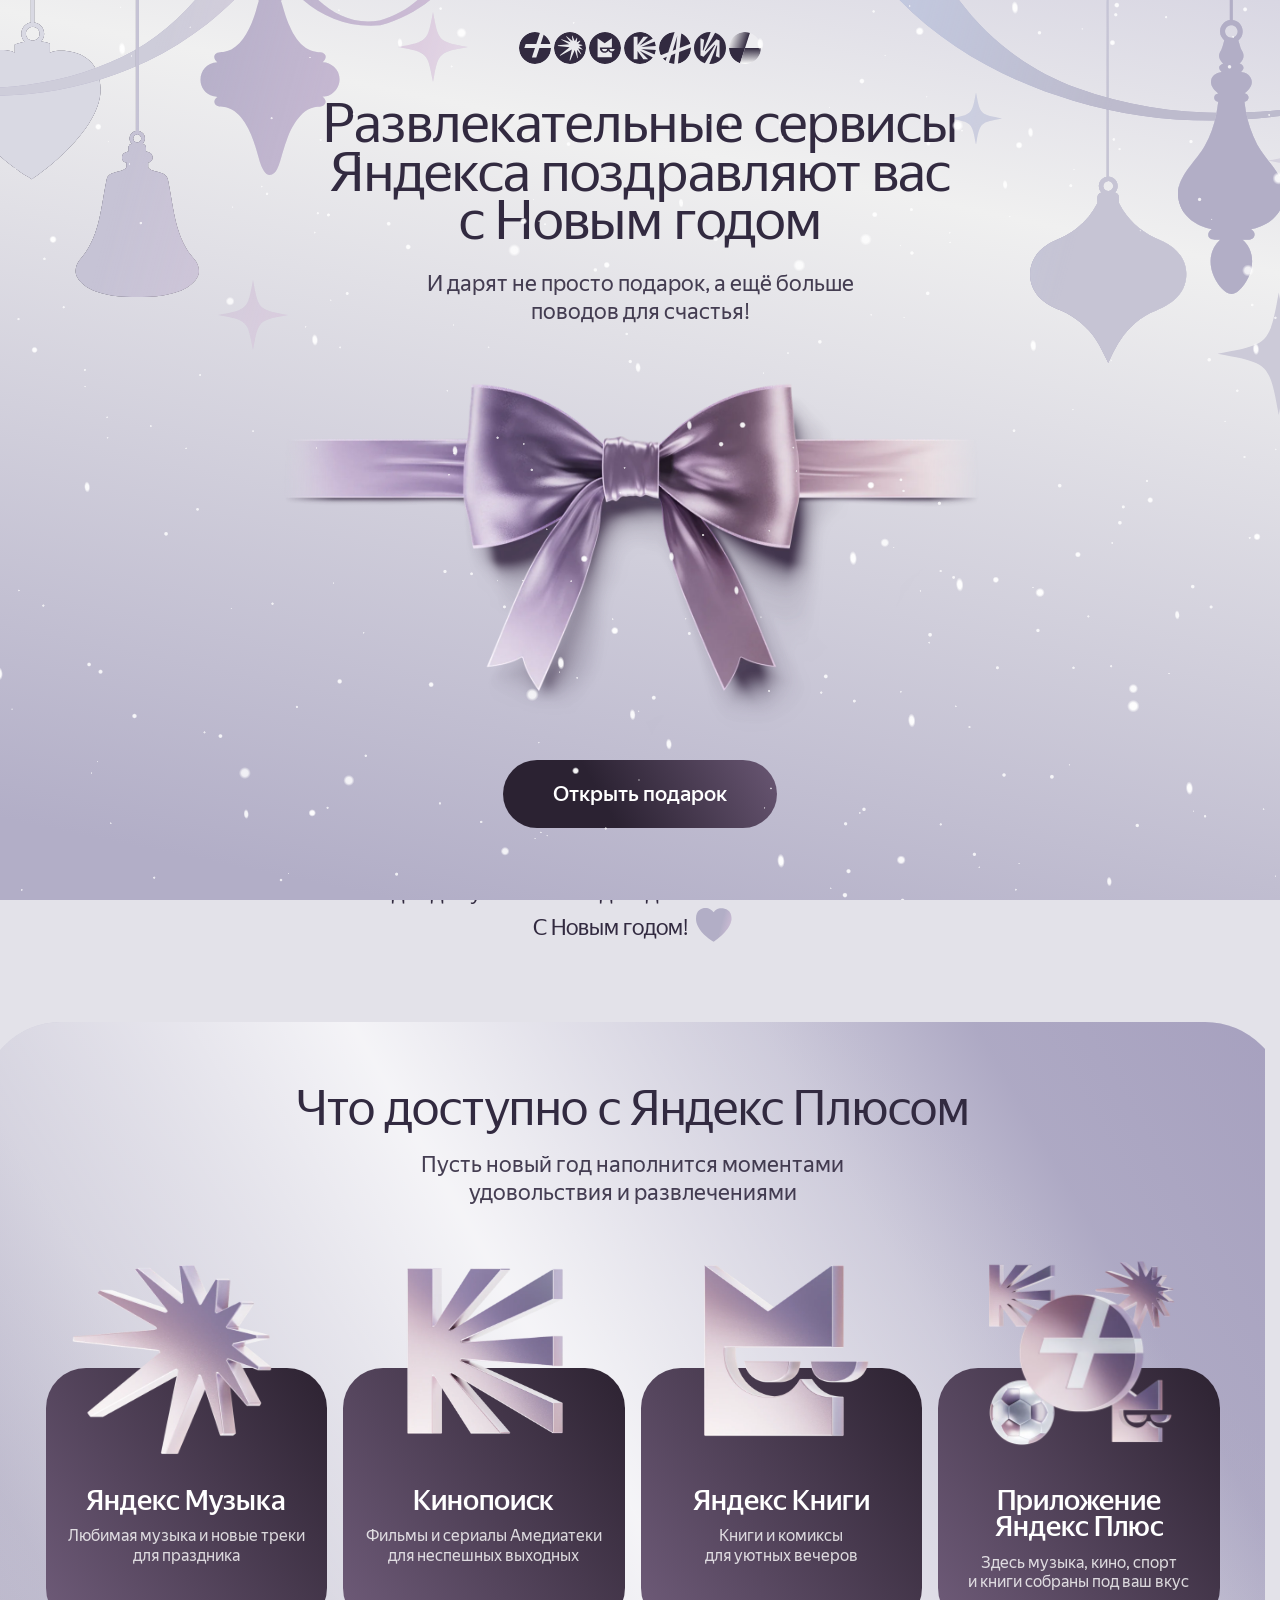
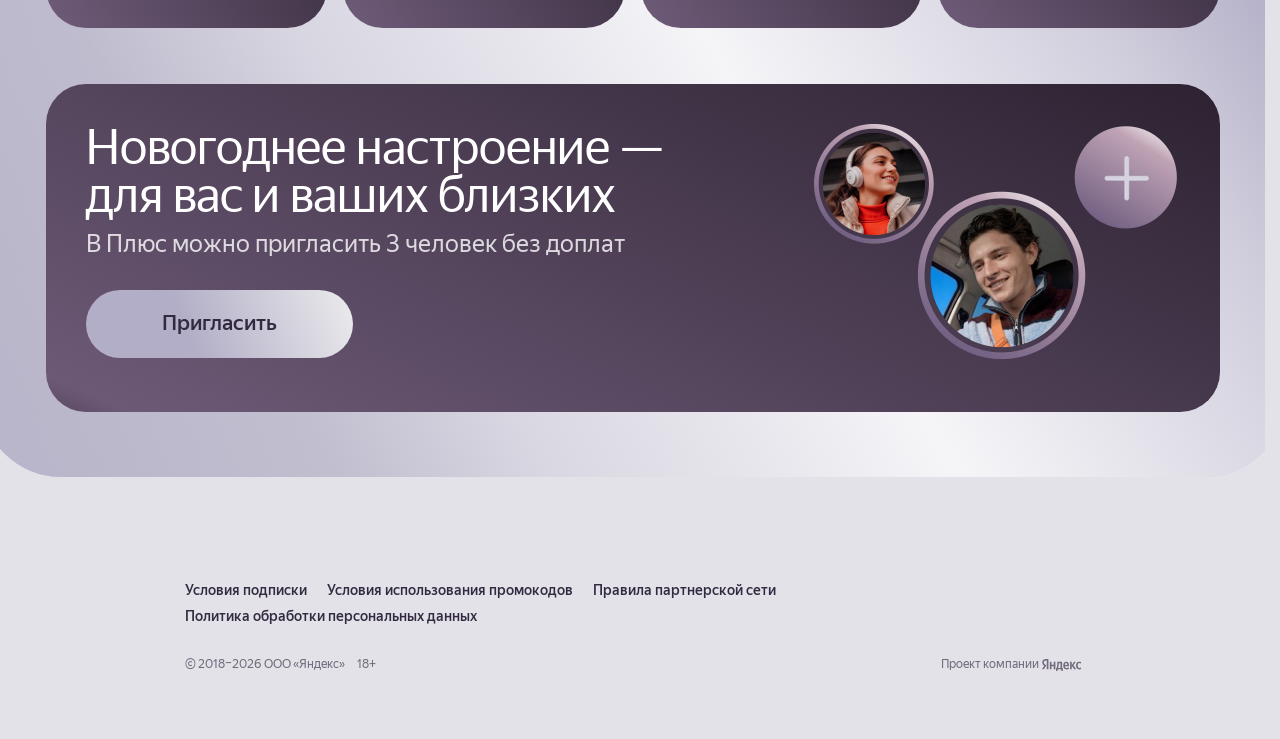
==== index.html @ 2d385610 "Card v2: bottom service logos engraved dark like the text, shimmer on tilt Co-Authored-By: Claude Op" ====
<!doctype html>
<html lang="ru">
<head>
  <meta charset="utf-8">

  <meta name="viewport" content="width=device-width, initial-scale=1, viewport-fit=cover">
  <meta name="theme-color" content="#edecf2">
  <title>Будьте в Плюсе! — Яндекс Плюс</title>
  <!-- Шрифты первого экрана — заранее, чтобы текст не перерисовывался -->
  <link rel="preload" href="fonts/YS%20Display-Regular.woff2" as="font" type="font/woff2" crossorigin>
  <link rel="preload" href="fonts/YS%20Text-Regular.woff2" as="font" type="font/woff2" crossorigin>
  <link rel="preload" href="fonts/YS%20Text-Medium.woff2" as="font" type="font/woff2" crossorigin>
  <link rel="stylesheet" href="styles.css?v=240">
</head>
<body class="is-locked">

  <!-- ===== Прелоудер: ждём картинку банта и шрифты ===== -->
  <div class="preloader" id="preloader" role="progressbar" aria-label="Загрузка" aria-valuemin="0" aria-valuemax="100" aria-valuenow="0">
    <div class="preloader__bar"><div class="preloader__fill" id="preloader-fill"></div></div>
  </div>

  <!-- ===== Стартовый экран с бантом ===== -->
  <section class="intro" id="intro" aria-label="Подарок">
    <!-- Гирлянды с игрушками и звёздочки сверху (макет 993-16831, на телефоне — 993-20188) — та же картинка и высота, что на экране с карточкой -->
    <picture class="bells-pic"><source media="(max-width: 600px)" srcset="assets/bells/garland-mobile.svg?v=1"><img class="bells bells--intro" src="assets/bells/garland.svg?v=2" alt="" aria-hidden="true"></picture>
    <span class="bells bells--intro bells-shine" aria-hidden="true"></span>
    <div class="intro__stage">
      <img class="intro__logo" src="assets/light/services-icons.svg?v=1" alt="Сервисы Яндекса">
      <h1 class="intro__title">Развлекательные сервисы Яндекса поздравляют вас с&nbsp;Новым годом</h1>
      <p class="intro__text">И дарят не просто подарок, а&nbsp;ещё больше поводов для счастья!</p>

      <!-- Атласный бант (макет 956-3935, картинка 1564×884 с прозрачностью); по клику растворяется с лёгким увеличением -->
      <div class="intro__bow" aria-hidden="true">
        <img class="bow" src="assets/bells/bow-2.webp" alt="" fetchpriority="high">
      </div>

      <button class="btn btn--dark intro__btn" id="open-gift" type="button">Открыть подарок</button>
    </div>
  </section>

  <!-- Прелоудер прячем, как только готовы бант и шрифты, не дожидаясь скриптов -->
  <script>
    (function () {
      var done = false, img = document.querySelector('.intro .bow');
      var hide = function () {
        if (done) return;
        done = true;
        document.getElementById('preloader-fill').style.transform = 'scaleX(1)';
        setTimeout(function () { document.getElementById('preloader').classList.add('is-done'); }, 120);
      };
      Promise.all([img.decode().catch(function () {}), document.fonts ? document.fonts.ready : 0]).then(hide);
      setTimeout(hide, 6000); // на очень медленной сети не держим пользователя дольше
    })();
  </script>

  <!-- ===== Основная страница ===== -->
  <main class="page" id="page">
    <!-- Гирлянды с игрушками над первым экраном страницы (макет 993-16831) -->
    <picture class="bells-pic"><source media="(max-width: 600px)" srcset="assets/bells/garland-mobile.svg?v=1"><img class="bells bells--page" src="assets/bells/garland.svg?v=2" alt="" aria-hidden="true"></picture>
    <span class="bells bells--page bells-shine" aria-hidden="true"></span>
    <section class="hero gift">
      <header class="logo"><img src="assets/light/services-icons.svg?v=1" alt="Сервисы Яндекса" width="242" height="32"></header>

      <div class="gift__head">
        <h1 class="h-display gift__title">Рады быть <br>с&nbsp;вами в&nbsp;новом году!</h1>
      </div>

      <div class="card-scene" id="card-scene">
        <div class="card3d" id="card3d" aria-label="Подарочная карта Яндекс Плюс на 12 месяцев" role="img"></div>
        <div class="gift-card" id="gift-card">
          <div class="gift-card__pattern"></div>
          <img class="gift-card__art" src="assets/card3d/card.svg?v=17" alt="">
          <div class="gift-card__glare"></div>
        </div>
      </div>

      <div class="promo">
        <div class="promo__info">
          <p class="promo__label">Промокод</p>
          <button class="promo__code" id="promo-code" type="button" title="Скопировать">
            <span>A1B2C3D4E5F6</span><img src="assets/light/copy.svg?v=2" alt="" width="24" height="24">
          </button>
        </div>
        <a class="btn btn--dark" href="https://plus.yandex.ru/" target="_blank" rel="noopener">Забрать подарок</a>
      </div>
    </section>

    <!-- Поздравление (макет 1065-34153) -->
    <section class="wishes">
      <p class="wishes__text">Желаем, чтобы все ваши мечты начали сбываться! <br class="wishes__br">Пусть рядом будут любимые люди, впереди ждут счастливые события, <br class="wishes__br">а&nbsp;поводов для улыбки с&nbsp;каждым днём становится всё больше. <br>С&nbsp;Новым годом!<span class="wishes__heart"><img src="assets/cards/heart.svg" alt="" width="34" height="32"><span class="heart-shine" aria-hidden="true"></span></span></p>
    </section>

    <section class="block">
      <div class="block__head">
        <h2 class="h-display block__title">Что доступно с&nbsp;Яндекс&nbsp;Плюсом</h2>
        <p class="lead">Пусть новый год наполнится моментами удовольствия и&nbsp;развлечениями</p>
      </div>

      <div class="services">
        <article class="service service--music">
          <div class="service__art"><img src="assets/v4/music.webp" alt="" loading="lazy" decoding="async"></div>
          <div class="service__text">
            <h3>Яндекс Музыка</h3>
            <p>Любимая музыка и&nbsp;новые треки для&nbsp;праздника</p>
          </div>
        </article>
        <article class="service service--kp">
          <div class="service__art"><img src="assets/v4/kp.webp" alt="" loading="lazy" decoding="async"></div>
          <div class="service__text">
            <h3>Кинопоиск</h3>
            <p>Фильмы и сериалы Амедиатеки для неспешных выходных</p>
          </div>
        </article>
        <article class="service service--books">
          <div class="service__art"><img src="assets/v4/books.webp" alt="" loading="lazy" decoding="async"></div>
          <div class="service__text">
            <h3>Яндекс Книги</h3>
            <p>Книги и&nbsp;комиксы <br>для уютных вечеров</p>
          </div>
        </article>
        <article class="service service--app">
          <div class="service__art"><img src="assets/cards/app-2.webp" alt="" loading="lazy" decoding="async"></div>
          <div class="service__text">
            <h3>Приложение Яндекс Плюс</h3>
            <p>Здесь музыка, кино, спорт и&nbsp;книги собраны под ваш вкус</p>
          </div>
        </article>
      </div>

      <!-- Приглашение (макет 1065-34155): тёмная карточка во всю ширину, справа аватары и плюс -->
      <div class="invite">
        <div class="invite__text">
          <h3>Новогоднее настроение — <br>для вас и&nbsp;ваших близких</h3>
          <p>В&nbsp;Плюс можно пригласить 3&nbsp;человек без доплат</p>
          <a class="btn btn--light" href="https://plus.yandex.ru/" target="_blank" rel="noopener">Пригласить</a>
        </div>
        <img class="invite__art" src="assets/cards/invite-2.webp" alt="" width="379" height="248" loading="lazy" decoding="async">
      </div>
    </section>

    <footer class="footer">
      <nav class="footer__links">
        <a href="#">Условия подписки</a>
        <a href="#">Условия использования промокодов</a>
        <a href="#">Правила партнерской сети</a>
        <a href="#">Политика обработки персональных данных</a>
      </nav>
      <div class="footer__bottom">
        <p class="footer__copy"><span>© 2018–2026 ООО «Яндекс»</span><span>18+</span></p>
        <p class="footer__mark">Проект компании <img src="assets/light/yandex.svg?v=2" alt="Яндекс" width="39" height="11" loading="lazy" decoding="async"></p>
      </div>
    </footer>
  </main>

  <!-- Падающий снег поверх всего (рисуется в canvas, src/snow.js) -->
  <canvas class="snow" id="snow" aria-hidden="true"></canvas>

  <div class="toast" id="toast" role="status">Промокод скопирован</div>

  <script src="script.js?v=213"></script>
  <script src="src/snow.js?v=6" defer></script>
  <script type="module" src="src/card3d.min.js?v=32" fetchpriority="low"></script>
</body>
</html>
---- styles.css ----
/* ---------- Шрифты ---------- */
@font-face { font-family: "YS Text"; src: local("YS Text Regular"), url("fonts/YS Text-Regular.woff2") format("woff2"); font-weight: 400; font-display: swap; }
@font-face { font-family: "YS Text"; src: local("YS Text Medium"), url("fonts/YS Text-Medium.woff2") format("woff2"); font-weight: 500; font-display: swap; }
@font-face { font-family: "YS Display"; src: local("YS Display Regular"), url("fonts/YS Display-Regular.woff2") format("woff2"); font-weight: 400; font-display: swap; }
@font-face { font-family: "YS Display"; src: local("YS Display Medium"), url("fonts/YS Display-Medium.woff2") format("woff2"); font-weight: 500; font-display: swap; }

/* ---------- Токены ---------- */
:root {
  --ink: #322a40;                      /* основной текст */
  --ink-soft: rgba(50, 42, 64, .9);    /* подзаголовки */
  --ink-card: #322a40;                 /* текст в карточках сервисов — как основной */
  /* Фон растянут на экран и прилеплен к нему (как в макете первого экрана) */
  /* Фон из макета 980-9046: лавандовый правый верх, светлая полоса, лавандовый низ. Градиент в координатах макета 1440×902,
     растянутых на экран (SVG с preserveAspectRatio=none), — совпадает с макетом на любых пропорциях */
  --backdrop-gradient: url("data:image/svg+xml,%3Csvg xmlns='http://www.w3.org/2000/svg' viewBox='0 0 1440 902' preserveAspectRatio='none'%3E%3ClinearGradient id='g' gradientUnits='userSpaceOnUse' x1='1440' y1='-19' x2='1243.65' y2='1048.92'%3E%3Cstop offset='0' stop-color='%23d7d5e2'/%3E%3Cstop offset='.265' stop-color='%23f0f0f0'/%3E%3Cstop offset='1' stop-color='%23b2aec7'/%3E%3C/linearGradient%3E%3Crect width='1440' height='902' fill='url(%23g)'/%3E%3C/svg%3E") 0 0 / 100% 100% no-repeat;
  --backdrop: var(--backdrop-gradient), #e6e5ec;
  --btn-dark: linear-gradient(240.7deg, #2b2232 2.5%, #6c5976 43.4%, #2b2232 110.9%);
  --btn-light: linear-gradient(249.2deg, #b2aec7 .6%, #f0f0f0 45.5%, #b2aec7 113.2%);
  --text: "YS Text", "Helvetica Neue", Arial, sans-serif;
  --display: "YS Display", "YS Text", "Helvetica Neue", Arial, sans-serif;
}

*, *::before, *::after { box-sizing: border-box; }
html { -webkit-text-size-adjust: 100%; background: #e3e2e9; scrollbar-gutter: stable; }
body {
  margin: 0;
  color: var(--ink);
  font-family: var(--text);
  font-feature-settings: "lnum" 1, "pnum" 1;
  -webkit-font-smoothing: antialiased;
  overflow-x: hidden;
}
body.is-locked { overflow: hidden; height: 100vh; height: 100dvh; }
body::before {
  content: "";
  position: fixed;
  inset: 0;
  z-index: -1;
  background: var(--backdrop);
  pointer-events: none;
}
h1, h2, h3, p { margin: 0; font-weight: inherit; }
img { display: block; max-width: none; }
a { color: inherit; text-decoration: none; }
button { font: inherit; color: inherit; background: none; border: 0; padding: 0; cursor: pointer; }
/* Курсор-пальчик на всём, что реагирует на наведение */
a, button, .btn, .promo__code, .service, .card-scene, .footer__links a { cursor: pointer; }

/* ---------- Типографика ---------- */
.h-display { font-family: var(--display); font-weight: 400; font-size: 84px; line-height: .9; color: var(--ink); }
.lead { font-size: 24px; line-height: 28px; color: var(--ink-soft); }

/* ---------- Кнопки ---------- */
.btn {
  display: inline-flex;
  align-items: center;
  justify-content: center;
  width: 274px;
  height: 68px;
  padding: 8px;
  border-radius: 40px;
  font-family: var(--text);
  font-weight: 500;
  font-size: 21px;
  line-height: 1;
  white-space: nowrap;
  transition: transform .2s ease, box-shadow .2s ease, filter .2s ease;
}
/* Цвет блика рефлекса — плавно ярче при наведении */
@property --hl { syntax: "<color>"; inherits: false; initial-value: #6c5976; }
.btn--dark {
  /* Рефлекс: светлая полоса из макета плавно ходит вдоль кнопки туда и обратно */
  --hl: #6c5976;
  background: linear-gradient(240.7deg, #2b2232 18%, var(--hl) 50%, #2b2232 82%) 0 0 / 220% 100%;
  color: #fff;
  transition: transform .2s ease, box-shadow .2s ease, filter .2s ease, --hl .35s ease;
  animation: btn-reflex 4.5s ease-in-out infinite alternate;
}
@keyframes btn-reflex {
  from { background-position: 100% 0; }
  to   { background-position: 0% 0; }
}
.btn--light {
  /* Тот же рефлекс, что у тёмных кнопок: светлая полоса из макета ходит вдоль кнопки */
  --hl: #f0f0f0;
  background: linear-gradient(249.2deg, #b2aec7 18%, var(--hl) 50%, #b2aec7 82%) 0 0 / 220% 100%;
  color: var(--ink);
  transition: transform .2s ease, box-shadow .2s ease, filter .2s ease, --hl .35s ease;
  width: 267px;
  box-shadow: 0 24px 32px -30px rgba(131, 125, 157, 0); /* тень из макета — только при наведении */
  animation: btn-reflex 4.5s ease-in-out infinite alternate;
}
.btn:hover { transform: translateY(-1px); box-shadow: 0 12px 28px -12px rgba(27, 19, 30, .55); }
.btn--dark:hover { --hl: #a58fb6; }   /* блик ярче */
.btn--light:hover { --hl: #ffffff; }
/* Светлая кнопка: своя тень из макета (правило ниже общего, чтобы его перекрыть) */
.btn--light:hover { box-shadow: 0 24px 32px -30px rgba(131, 125, 157, .8); }
.btn:active { transform: translateY(0) scale(.98); }
.btn:focus-visible, .promo__code:focus-visible { outline: 3px solid #8341ef; outline-offset: 3px; }

/* =========================================================
   Стартовый экран (макет 1440×902)
   ========================================================= */
.intro {
  position: fixed;
  inset: 0;
  z-index: 10;
  overflow: hidden;
}
.intro::before {
  content: "";
  position: absolute;
  inset: 0;
  background: var(--backdrop);
  transition: opacity .5s ease;
}
.intro__stage {
  position: relative;
  display: flex;
  flex-direction: column;
  align-items: center;
  height: 100%;
  padding: 32px 0 max(72px, env(safe-area-inset-bottom));
  text-align: center;
}
.intro__logo { width: 242px; height: 32px; flex: none; } /* ряд иконок сервисов (макет «Финал») */
.intro__title { margin-top: 36px; width: 752px; font-family: var(--display); font-size: 54px; line-height: .9; color: var(--ink); } /* макет «Финал» 1170-10385, на 12 % крупнее */
.intro__text { margin-top: 24px; max-width: 508px; font-size: 22px; line-height: 1.3; color: var(--ink-soft); }
.intro__btn { flex: none; position: relative; z-index: 1; } /* поверх банта: увеличенная картинка банта (с прозрачными полями) заходит на кнопку */
/* Бант: место между текстом и кнопкой; масштаб --bs считает script.js (на низких и узких экранах меньше) */
.intro__bow { --bs: 1; position: relative; flex: 1 1 auto; width: 100%; min-height: 140px; }
.bow {
  position: absolute;
  left: 50%;
  top: 50%;
  width: 782px;
  height: 442px;
  max-width: none;
  /* видимая часть банта в картинке выше центра на 14 px и правее на 9.5 px — сдвигаем: зазоры сверху и снизу равны, петли по центру */
  translate: calc(-50% - 9.5px * var(--bs)) calc(-50% + 14px * var(--bs));
  scale: var(--bs);
  pointer-events: none; /* бант — картинка, клики проходят к кнопке */
  transition: opacity .6s ease, transform .7s cubic-bezier(.3, 0, .2, 1);
}
/* По клику бант растворяется с лёгким увеличением */
.is-opening .bow { opacity: 0; transform: scale(1.12); }

/* Силуэты гирлянды с колокольчиками (макет: 1440 × 275 сверху экрана). На широких экранах растягиваются по ширине,
   на узких — чуть уменьшены и по центру, чтобы колокольчики оставались видны */
.bells {
  position: absolute;
  top: 0;
  left: 50%;
  width: max(100%, 1440px);
  height: auto;
  max-width: none;
  translate: -50% 0;
  pointer-events: none;
}
.bells--intro { z-index: 0; transition: opacity .5s ease; }
.is-revealed .bells--intro { opacity: 0; } /* на странице те же колокольчики (.bells--page) — переход незаметен */
.intro__stage { z-index: 1; }
.page { position: relative; }
.bells--page { z-index: 0; }
.page > :not(.bells) { position: relative; z-index: 1; }
.bells-pic { display: contents; } /* <picture> только выбирает картинку: на телефоне — своя гирлянда (макет 993-20188) */
/* Перелив по гирляндам: поверх картинки тот же силуэт (маска), внутри по нему постоянно проходит мягкий
   светлый блик с лёгким перламутром — розоватый, белый, голубоватый. Двигается только transform блика */
.bells-shine {
  aspect-ratio: 1440 / 430;
  overflow: hidden;
  -webkit-mask: url("assets/bells/garland.svg?v=2") 0 0 / 100% 100% no-repeat;
  mask: url("assets/bells/garland.svg?v=2") 0 0 / 100% 100% no-repeat;
}
.bells-shine::before {
  content: "";
  position: absolute;
  top: 0;
  bottom: 0;
  left: 0;
  width: 300%;
  background: linear-gradient(105deg,
    rgba(255, 255, 255, 0) 38%,
    rgba(255, 214, 240, .35) 44%,
    rgba(255, 255, 255, .8) 48.5%,
    rgba(255, 255, 255, .85) 50%,
    rgba(205, 225, 255, .4) 54%,
    rgba(255, 255, 255, 0) 60%);
  animation: garland-shine 6s cubic-bezier(.45, .05, .55, .95) infinite;
  will-change: transform;
}
/* С мышью блик стоит под курсором (--sx — положение курсора по ширине гирлянды, 0…1, задаёт script.js) */
.shine-follow .bells-shine::before { animation: none; transform: translateX(calc((var(--sx, .5) - 1.5) * 33.333%)); }
/* Сердечко: полоса шире (25–75 % слоя = 1,5 ширины сердечка), поэтому пробег длиннее — в начале и в конце цикла
   блик целиком за краями сердечка, перезапуск незаметен */
@keyframes heart-shine {
  from { transform: translateX(-76%); }
  to   { transform: translateX(9%); }
}
@keyframes garland-shine {
  from { transform: translateX(-66.667%); }
  to   { transform: translateX(0); }
}


/* Прелоудер: фон страницы и тонкая полоса прогресса; исчезает, когда кадры загружены */
.preloader {
  position: fixed;
  inset: 0;
  z-index: 40;
  display: flex;
  align-items: center;
  justify-content: center;
  background: var(--backdrop);
  transition: opacity .5s ease, visibility .5s;
}
.preloader.is-done { opacity: 0; visibility: hidden; pointer-events: none; } /* не перехватывает клики, пока гаснет */
.preloader__bar { width: 160px; height: 3px; border-radius: 2px; background: color-mix(in srgb, var(--ink) 15%, transparent); overflow: hidden; }
.preloader__fill { width: 100%; height: 100%; border-radius: inherit; background: var(--ink); transform: scaleX(0); transform-origin: 0 50%; transition: transform .25s ease; }

.intro__logo, .intro__title, .intro__text, .intro__btn { transition: opacity .35s ease, transform .5s ease; }

/* Открытие: логотип остаётся, текст, кнопка и бант уходят (is-opening);
   затем первый экран скрывается и появляется страница с карточкой (is-revealed) */
.is-opening .intro { pointer-events: none; }
/* Текст первого экрана гаснет сразу по нажатию, вместе с бантом — к появлению страницы его уже нет
   (иначе в Safari, где анимации запаздывают, подзаголовок на миг ложился поверх карточки) */
.is-opening .intro__title,
.is-opening .intro__text { opacity: 0; transition-duration: .3s; }
.is-opening .intro__btn { opacity: 0; transform: translateY(16px) scale(.96); }
.is-revealed .intro::before { opacity: 0; }
/* Когда появляется страница, слой первого экрана скрываем целиком и сразу: под ним тот же фон и та же гирлянда,
   а второй ряд иконок (логотип интро) больше не накладывается на иконки страницы */
.is-revealed .intro { visibility: hidden; }

/* =========================================================
   Основная страница (макет 1440)
   ========================================================= */
.page {
  display: flex;
  flex-direction: column;
  align-items: center;
  min-height: 100vh;
  overflow-x: hidden;
  overflow-x: clip;
}
.hero { display: flex; flex-direction: column; align-items: center; text-align: center; }

/* ----- Первый экран ----- */
.gift { padding: 32px 0 64px; }
.logo img { width: 242px; height: 32px; }
.gift__head { display: flex; flex-direction: column; align-items: center; gap: 24px; width: 768px; margin-top: 36px; } /* макет 906-14716: заголовок 768 px, без подзаголовка */
.gift__title { font-size: 54px; } /* макет «Финал» 1170-10550 */

/* ----- 3D-карточка ----- */
.card-scene {
  --cw: 525px;
  position: relative;
  width: var(--cw);
  margin-top: 36px; /* макет 1065-34884: 36 px от заголовка */
  perspective: 1100px;
  touch-action: none;
  -webkit-user-select: none;
  user-select: none;
  -webkit-touch-callout: none;
}
.card3d {
  position: absolute;
  left: 50%;
  top: 50%;
  width: 140%;
  height: 160%;
  transform: translate(-50%, -50%);
  z-index: 2;
  pointer-events: none; /* касания ловит сама .card-scene размером с карточку */
}
.card3d canvas { display: block; width: 100%; height: 100%; }
.card-scene.has-3d .gift-card { visibility: hidden; animation: none; }
.card-scene.has-3d::after {
  content: "";
  position: absolute;
  left: 6%;
  right: 4%;
  bottom: -16%;
  height: 32%;
  border-radius: 50%;
  /* Мягкая тень: светлее и сильнее размыта */
  background: radial-gradient(closest-side, rgba(72, 61, 93, .2), rgba(72, 61, 93, 0));
  filter: blur(var(--sh-blur, 24px));
  opacity: var(--sh-o, 1);
  /* Положение, размер и плотность задаёт src/card3d.js по текущему повороту карточки */
  transform: translate(var(--sh-x, 0px), var(--sh-y, 0px)) rotate(var(--sh-r, 0deg)) scale(var(--sh-sx, 1), var(--sh-sy, 1));
  z-index: 0;
}

/* Запасная карточка без WebGL */
.gift-card {
  --rx: 0deg;
  --ry: 0deg;
  --gx: 50%;
  --gy: 30%;
  position: relative;
  width: var(--cw);
  aspect-ratio: 343 / 213;
  font-size: calc(var(--cw) / 540);
  border-radius: 37.77em;
  overflow: hidden;
  background: linear-gradient(135deg, #c9cbee 0%, #f6f2fa 35%, #efd6ea 65%, #c6c0dc 100%);
  box-shadow: 0 40em 80em -30em rgba(72, 61, 93, .5);
  transform: rotateX(var(--rx)) rotateY(var(--ry));
  transform-style: preserve-3d;
  transition: transform .5s cubic-bezier(.2, .8, .2, 1);
  will-change: transform;
}
.gift-card.is-tracking { transition: transform .08s linear; }
.gift-card__pattern { position: absolute; inset: 0; background: url("assets/card3d/pattern.svg?v=17") 0 0 / 100% 100% no-repeat; opacity: .35; }
/* Графика карточки («12 месяцев» и ряд сервисов) — тот же card.svg, что у 3D: белое красим в цвет надписей */
.gift-card__art { position: absolute; inset: 0; width: 100%; height: 100%; filter: brightness(0) invert(9%) sepia(20%) saturate(2000%) hue-rotate(240deg); mix-blend-mode: multiply; }
.gift-card__glare {
  position: absolute;
  inset: 0;
  background: radial-gradient(circle at var(--gx) var(--gy), rgba(255, 255, 255, .45), rgba(255, 255, 255, 0) 55%);
  mix-blend-mode: soft-light;
  opacity: 0;
  transition: opacity .4s ease;
  pointer-events: none;
}
.gift-card.is-tracking .gift-card__glare,
.gift-card.is-idle .gift-card__glare { opacity: 1; }
.gift-card.is-idle { animation: card-float 6s ease-in-out infinite; }
@keyframes card-float {
  0%, 100% { transform: rotateX(8deg) rotateY(-10deg) rotateZ(-3deg); }
  50%      { transform: rotateX(-4deg) rotateY(8deg) rotateZ(-1deg) translateY(-6px); }
}

/* Появление после развязывания банта */
.page .gift__head, .page .card-scene, .page .promo { opacity: 0; }
.is-revealed .page .gift__head { animation: fade-in .4s ease forwards; } /* та же длительность, что у растворения старого текста */
.is-revealed .page .card-scene { animation: card-in 1.1s cubic-bezier(.2, .9, .25, 1.05) forwards; } /* вместе с новым текстом */
.is-revealed .page .promo { animation: rise .8s cubic-bezier(.2, .8, .2, 1) .35s forwards; }
@keyframes fade-in { from { opacity: 0; } to { opacity: 1; } }
@keyframes rise { from { opacity: 0; transform: translateY(24px); } to { opacity: 1; transform: none; } }
@keyframes card-in {
  from { opacity: 0; transform: translateY(80px) scale(.6) rotateX(50deg) rotateZ(-12deg); }
  to   { opacity: 1; transform: none; }
}

/* ----- Промокод ----- */
.promo { display: flex; flex-direction: column; align-items: center; gap: 16px; width: 406px; margin-top: 36px; position: relative; z-index: 3; }
.promo__info { display: flex; flex-direction: column; align-items: center; gap: 8px; width: 100%; }
.promo__label { font-size: 21.3px; line-height: 24.84px; color: var(--ink-soft); }
.promo__code { display: inline-flex; align-items: center; gap: 8px; height: 30px; font-weight: 500; font-size: 24px; line-height: 1.25; letter-spacing: -.18px; color: var(--ink); border-radius: 8px; }
.promo__code img { width: 24px; height: 24px; transition: opacity .2s ease; }
.promo__code:hover img { opacity: .6; }

/* ----- Большой светлый блок: сервисы + две карточки с фото (макет 902-13280, 1304×1440) ----- */
.block {
  position: relative;
  width: 1304px;
  margin-top: 80px;
  padding: 65px 0;
  border-radius: 80px;
  overflow: hidden;
  /* Перелив по скроллу и курсору: градиент из макета сдвигается (--mx/--my), блики — в ::before; всё двигает script.js */
  --cx: .5;
  --cy: .5;
  --mx: .3;
  --my: .3;
  background: url("data:image/svg+xml,%3Csvg xmlns='http://www.w3.org/2000/svg' viewBox='0 0 1 1' preserveAspectRatio='none'%3E%3ClinearGradient id='g' x1='1.017' y1='-0.125' x2='-0.215' y2='0.838'%3E%3Cstop offset='0' stop-color='%23b2aec7'/%3E%3Cstop offset='0.36' stop-color='%23b2aec7'/%3E%3Cstop offset='1' stop-color='%23d9d8de'/%3E%3C/linearGradient%3E%3Crect width='1' height='1' fill='url(%23g)'/%3E%3C/svg%3E") calc(var(--mx) * 100%) calc(var(--my) * 100%) / 160% 160% no-repeat, #c4c1d3;
  text-align: center;
}
.block__head { display: flex; flex-direction: column; align-items: center; gap: 20px; }
.block__title { font-size: 48px; } /* макет «Финал»: заголовок в одну строку */
.block__head .lead { max-width: 548px; font-size: 22px; line-height: 1.3; }
/* Несколько диагональных бликов, едут справа налево по мере скролла; между ними лёгкая сиреневая тень —
   на светлом фоне иначе не видно. Слой шире блока, сдвиг --rx в пикселях задаёт script.js */
.block::before {
  content: "";
  position: absolute;
  top: 0;
  bottom: 0;
  /* слой с запасом по бокам: блики сдвигаются и от скролла (до 2400 px), и от курсора (±375 px).
     Запас и в процентах, и в пикселях: на узком блоке (телефон) одних процентов мало — край слоя заезжал в кадр */
  left: min(-200%, -1600px);
  width: max(600%, calc(100% + 5200px));
  /* Широкие яркие блики (светлая часть ~900 px) с сиреневой тенью между ними; период 1600 px */
  background: repeating-linear-gradient(240deg,
    rgba(140, 130, 172, .3) 0, rgba(140, 130, 172, .12) 260px,
    rgba(255, 255, 255, .35) 450px,
    rgba(255, 255, 255, .85) 800px,
    rgba(255, 255, 255, .35) 1150px,
    rgba(140, 130, 172, .12) 1340px, rgba(140, 130, 172, .3) 1600px);
  transform: translateX(var(--rx, 0px));
  pointer-events: none;
  z-index: 0;
}
.block__head, .services, .invite { position: relative; z-index: 1; }

.services { display: flex; justify-content: center; gap: 16px; margin-top: 160px; }
/* Тёмные карточки сервисов 281.5×260 (макет 1065-34155): сверху выступает иконка, текст с отступом 120 от верха */
.service {
  position: relative;
  flex: none;
  display: flex;
  flex-direction: column;
  align-items: center;
  width: 281.5px;
  height: 260px;
  padding: 120px 20px 0;
  border-radius: 40px;
  background: url("data:image/svg+xml,%3Csvg xmlns='http://www.w3.org/2000/svg' viewBox='0 0 1 1' preserveAspectRatio='none'%3E%3ClinearGradient id='g' x1='1.172' y1='-0.402' x2='-0.472' y2='0.648'%3E%3Cstop offset='0' stop-color='%231b131e'/%3E%3Cstop offset='0.862' stop-color='%236c5976'/%3E%3Cstop offset='1' stop-color='%231b131e'/%3E%3C/linearGradient%3E%3Crect width='1' height='1' fill='url(%23g)'/%3E%3C/svg%3E") 0 0 / 100% 100% no-repeat, #3a2f41;
  /* Светлая тень из макета появляется только при наведении */
  box-shadow: 0 54px 72px -30px rgba(167, 162, 188, 0);
  transition: box-shadow .35s ease;
}
.service:hover { box-shadow: 0 54px 72px -30px rgba(167, 162, 188, .43); }
/* Иконки сервисов выступают над карточкой: рамка 280×200 на 111 px выше её верха */
.service__art { position: absolute; left: .8px; top: -111.4px; width: 280px; height: 200px; pointer-events: none; }
.service__art img { position: absolute; }
.service--music .service__art img { left: -1.7px; top: -22.2px; width: 260.8px; height: 237.9px; }
.service--kp .service__art img    { left: 34.9px; top: -9.9px; width: 203.5px; height: 208.3px; }
.service--books .service__art img { left: 20.8px; top: -14px; width: 237.9px; height: 215.9px; }
.service--app .service__art img   { left: 38.6px; top: -7.2px; width: 211.1px; height: 206.2px; }
.service__text { position: relative; display: flex; flex-direction: column; gap: 12px; width: 100%; }
.service h3 { font-family: var(--display); font-weight: 500; font-size: 28px; line-height: .95; color: #fff; }
.service p { font-size: 16px; line-height: 1.2; color: rgba(255, 255, 255, .8); }

/* Приглашение (макет 1065-34155): тёмная карточка 1174×328, слева текст и светлая кнопка, справа аватары */
.invite {
  display: flex;
  justify-content: space-between;
  align-items: flex-start;
  width: 1174px;
  height: 328px;
  margin: 56px auto 0;
  padding: 40px;
  border-radius: 40px;
  background: url("data:image/svg+xml,%3Csvg xmlns='http://www.w3.org/2000/svg' viewBox='0 0 1 1' preserveAspectRatio='none'%3E%3ClinearGradient id='g' x1='1.172' y1='-0.402' x2='-0.472' y2='0.648'%3E%3Cstop offset='0' stop-color='%231b131e'/%3E%3Cstop offset='0.862' stop-color='%236c5976'/%3E%3Cstop offset='1' stop-color='%231b131e'/%3E%3C/linearGradient%3E%3Crect width='1' height='1' fill='url(%23g)'/%3E%3C/svg%3E") 0 0 / 100% 100% no-repeat, #3a2f41;
  text-align: left;
}
.invite__text { display: flex; flex-direction: column; align-items: flex-start; gap: 12px; width: 673px; }
.invite h3 { font-family: var(--display); font-weight: 400; font-size: 48px; line-height: 1; color: #fff; }
.invite p { font-size: 24px; line-height: 25.78px; color: rgba(255, 255, 255, .8); }
.invite .btn { margin-top: 20px; }
.invite__art { flex: none; width: 378.7px; height: 248px; }

/* Поздравление (макет 1065-34153): между первым экраном и блоком, по 80 px до и после */
.wishes { position: relative; z-index: 1; margin-top: 16px; padding: 0 80px; text-align: center; }
.wishes__text { max-width: 722px; margin: 0 auto; font-family: var(--display); font-size: 22px; line-height: 1.3; color: var(--ink); }
.wishes__heart { display: inline-block; width: 36px; height: 34px; margin-left: 8px; vertical-align: -7px; } /* в 1,5 раза крупнее макета */
.wishes__heart { position: relative; }
.wishes__heart img { display: block; width: 100%; height: 100%; }
/* Блеск на сердечке: светлая полоса по силуэту (маска) бесконечно проходит слева направо */
.heart-shine {
  position: absolute;
  inset: 0;
  overflow: hidden;
  -webkit-mask: url("assets/cards/heart.svg") 0 0 / 100% 100% no-repeat;
  mask: url("assets/cards/heart.svg") 0 0 / 100% 100% no-repeat;
}
.heart-shine::before {
  content: "";
  position: absolute;
  top: 0;
  bottom: 0;
  left: 0;
  width: 300%;
  /* широкая полоса с центром на 50 % (в 2,5 раза шире, чем у гирлянд) */
  background: linear-gradient(105deg,
    rgba(255, 255, 255, 0) 25%,
    rgba(255, 214, 240, .45) 37.5%,
    rgba(255, 255, 255, .95) 47.5%,
    rgba(255, 255, 255, .95) 52.5%,
    rgba(205, 225, 255, .5) 62.5%,
    rgba(255, 255, 255, 0) 75%);
  animation: heart-shine 3s linear infinite; /* бесконечно слева направо, не зависит от курсора */
  will-change: transform;
}

/* ----- Футер ----- */
.footer {
  display: flex;
  flex-direction: column;
  gap: 32px;
  width: 960px;
  margin-top: 80px;
  margin-bottom: 42px;
  padding: 24px 32px;
  color: var(--ink); /* в макете белый на тёмном низе страницы; у нас фон светлый — берём цвет текста */
  text-align: left;
}
.footer__links { display: flex; flex-wrap: wrap; gap: 8px 20px; font-weight: 500; font-size: 14px; line-height: 1.3; }
.footer__links a:hover { opacity: .75; }
.footer__bottom { display: flex; justify-content: space-between; align-items: flex-end; font-size: 12px; line-height: 1.3; color: rgba(50, 42, 64, .64); }
.footer__copy { display: flex; gap: 12px; }
.footer__mark { display: flex; align-items: center; gap: 3px; }
.footer__mark img { width: 38.6px; height: 11.19px; }

/* ----- Падающий снег (src/snow.js): поверх всего, кроме прелоудера, клики не перехватывает ----- */
.snow { position: fixed; inset: 0; z-index: 15; width: 100%; height: 100%; pointer-events: none; }

/* ----- Тост ----- */
.toast {
  position: fixed;
  left: 50%;
  bottom: 24px;
  z-index: 20;
  padding: 12px 20px;
  border-radius: 16px;
  background: rgba(27, 19, 30, .9);
  color: #fff;
  font-size: 14px;
  transform: translate(-50%, 20px);
  opacity: 0;
  pointer-events: none;
  transition: opacity .25s ease, transform .25s ease;
}
.toast.is-visible { opacity: 1; transform: translate(-50%, 0); }

/* =========================================================
   Мобильная версия — своя адаптация (в макете только десктоп)
   ========================================================= */
@media (max-width: 999px) {
  .h-display { font-size: 44px; }
  .lead { font-size: 18px; line-height: 22px; }
  .btn { width: 274px; height: 60px; font-size: 18px; }
  .btn--light { width: 240px; }

  .intro__stage { padding: 24px 0 max(36px, env(safe-area-inset-bottom)); }
  .intro__logo, .logo img { width: 151.3px; height: 20px; }
  .intro__title { margin-top: 56px; width: 361px; font-size: 30.5px; } /* крупнее макета на 9 % — больше не влезает в три строки */
  .intro__text { margin-top: 16px; max-width: 333px; font-size: 16px; line-height: 1.3; }

  .gift { padding: 24px 0 48px; }
  .gift__head { width: 340px; gap: 14px; margin-top: 32px; } /* иконки 20 px — заголовок на 76 px, как в макете */
  .gift__title { font-size: 34px; }
  .card-scene { --cw: 343px; margin-top: 55px; }
  .promo { width: 330px; gap: 16px; margin-top: 55px; }
  .promo__label { font-size: 18px; line-height: 22px; }
  .promo__code { font-size: 22px; }

  .block { width: calc(100% - 24px); max-width: 560px; margin-top: 0; padding: 40px 0 20px; border-radius: 48px; }
  .block__head { gap: 16px; padding: 0 16px; }
  .services {
    justify-content: flex-start;
    gap: 16px;
    margin-top: 0;
    padding: 123.5px 20px 54px; /* сверху место под иконки карточек, снизу — под тень */
    overflow-x: auto;
    scroll-snap-type: x mandatory;
    scroll-padding: 0 20px;
    scrollbar-width: none;
    text-align: center;
  }
  .services::-webkit-scrollbar { display: none; }
  /* при листании средние карточки встают по центру блока, первая — к левому краю, последняя — к правому */
  .service { scroll-snap-align: center; }
  /* Карточки сервисов на телефоне меньше: 220×220, текст с отступом 90, иконка в 0,7875 от десктопной (макет 1125-11572) */
  .service { width: 220px; height: 230px; padding-top: 90px; }
  .service__art { left: -.5px; top: -90.1px; transform: scale(.7875); transform-origin: 0 0; }
  .service h3 { font-size: 24px; }
  .service p { line-height: 1.3; }
  .service:first-child { scroll-snap-align: start; }
  .service:last-child { scroll-snap-align: end; }

  .block { margin-top: 66px; }
  .block__title { font-size: 28px; }
  .block__head .lead { max-width: 361px; font-size: 16px; line-height: 1.3; }
  .invite { flex-direction: column; align-items: center; width: auto; height: auto; margin: 0 16px; padding: 24px 20px 32px; text-align: center; }
  .invite__art { order: -1; width: 100%; max-width: 300px; height: auto; margin-bottom: 31px; }
  .invite__text { align-items: center; width: auto; gap: 15px; }
  .invite h3 { font-size: 24px; font-weight: 500; line-height: 1; }
  .invite h3 br { display: none; }
  .invite p { font-size: 17px; line-height: 22px; }
  .invite .btn { margin-top: 9px; }
  .wishes { margin-top: 0; padding: 0 20px; }
  .wishes__text { font-size: 16px; line-height: 1.3; }
  .wishes__br { display: none; }
  .wishes__heart { width: 27px; height: 25.5px; margin-left: 6px; vertical-align: -6px; }
  .bells { width: 600px; } /* на телефоне гирлянда уменьшена, чтобы колокольчики попадали в кадр */

  .footer { width: calc(100% - 18px); max-width: 375px; margin-top: 37px; padding: 16px; gap: 20px; }
  .footer__links { gap: 4px 20px; font-weight: 400; }
  .footer__bottom { flex-direction: column; align-items: flex-start; gap: 6px; }
}

@media (max-width: 600px) {
  .block { width: 100%; max-width: none; } /* на телефоне блок во всю ширину экрана, без отступов по краям */
  .bells { width: 100%; } /* мобильная гирлянда нарисована под ширину экрана телефона */
  .bells-shine {
    aspect-ratio: 393 / 207;
    -webkit-mask-image: url("assets/bells/garland-mobile.svg?v=1");
    mask-image: url("assets/bells/garland-mobile.svg?v=1");
  }
}
@media (prefers-reduced-motion: reduce) {
  *, *::before, *::after { animation-duration: .01ms !important; animation-iteration-count: 1 !important; transition-duration: .01ms !important; }
}
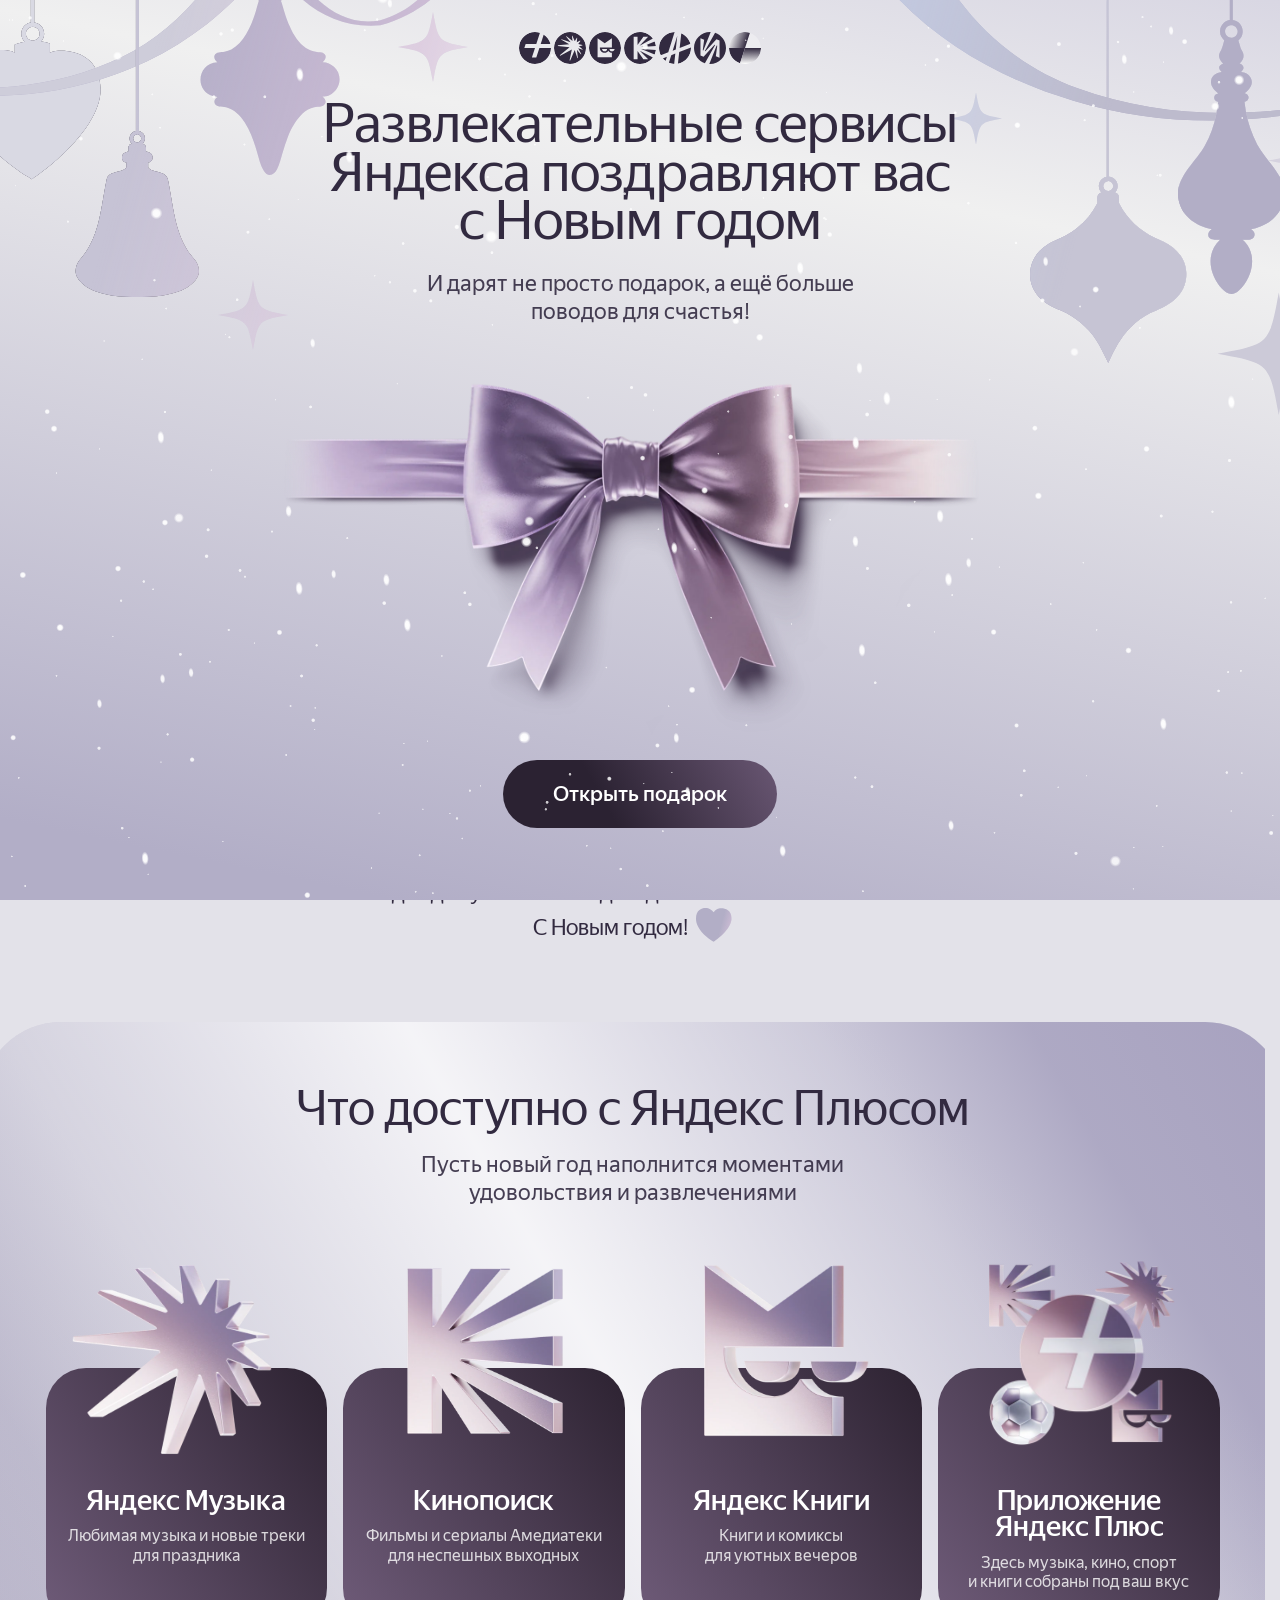
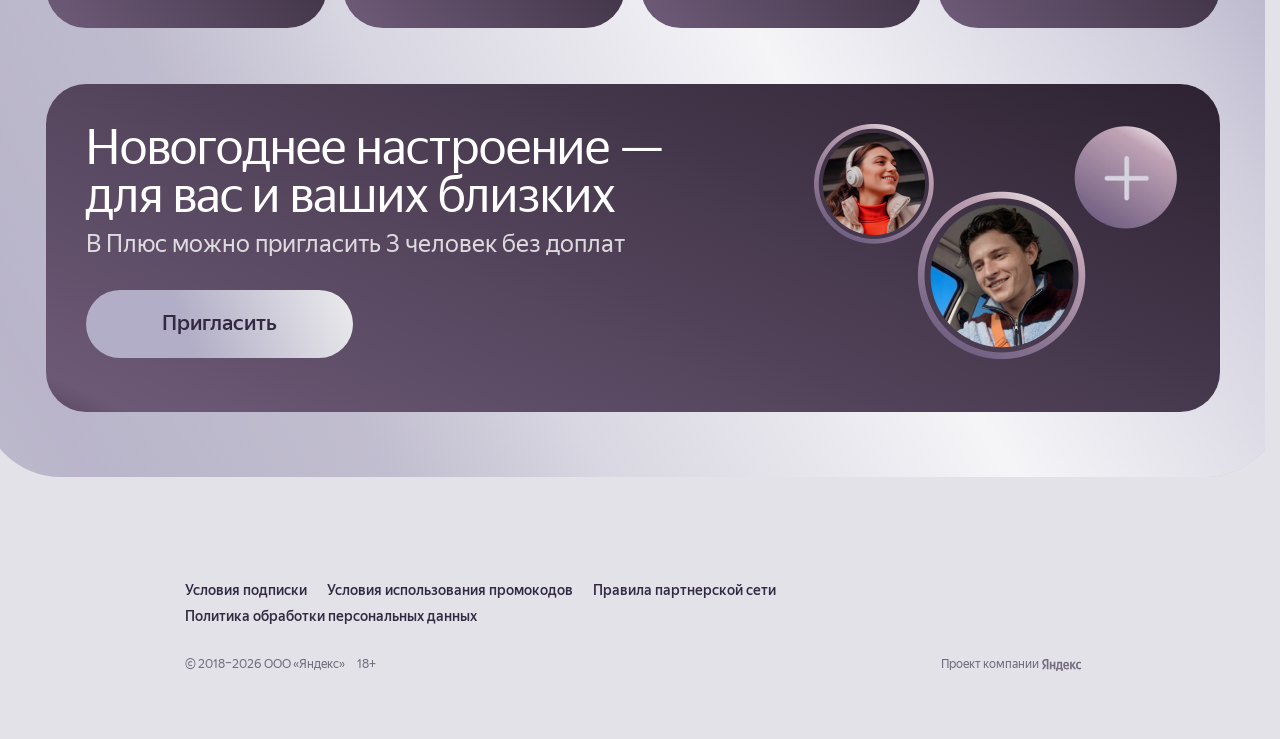
==== commit 231ce849: "Card v2 and card lab: new plus sign in the signature (Figma 1314-30188) Co-Authored-By: Claude Opus " ====
--- a/index.html
+++ b/index.html
@@ -69,7 +69,7 @@
         <div class="card3d" id="card3d" aria-label="Подарочная карта Яндекс Плюс на 12 месяцев" role="img"></div>
         <div class="gift-card" id="gift-card">
           <div class="gift-card__pattern"></div>
-          <img class="gift-card__art" src="assets/card3d/card.svg?v=17" alt="">
+          <img class="gift-card__art" src="assets/card3d/card.svg?v=18" alt="">
           <div class="gift-card__glare"></div>
         </div>
       </div>
@@ -159,6 +159,6 @@
 
   <script src="script.js?v=213"></script>
   <script src="src/snow.js?v=6" defer></script>
-  <script type="module" src="src/card3d.min.js?v=32" fetchpriority="low"></script>
+  <script type="module" src="src/card3d.min.js?v=33" fetchpriority="low"></script>
 </body>
 </html>
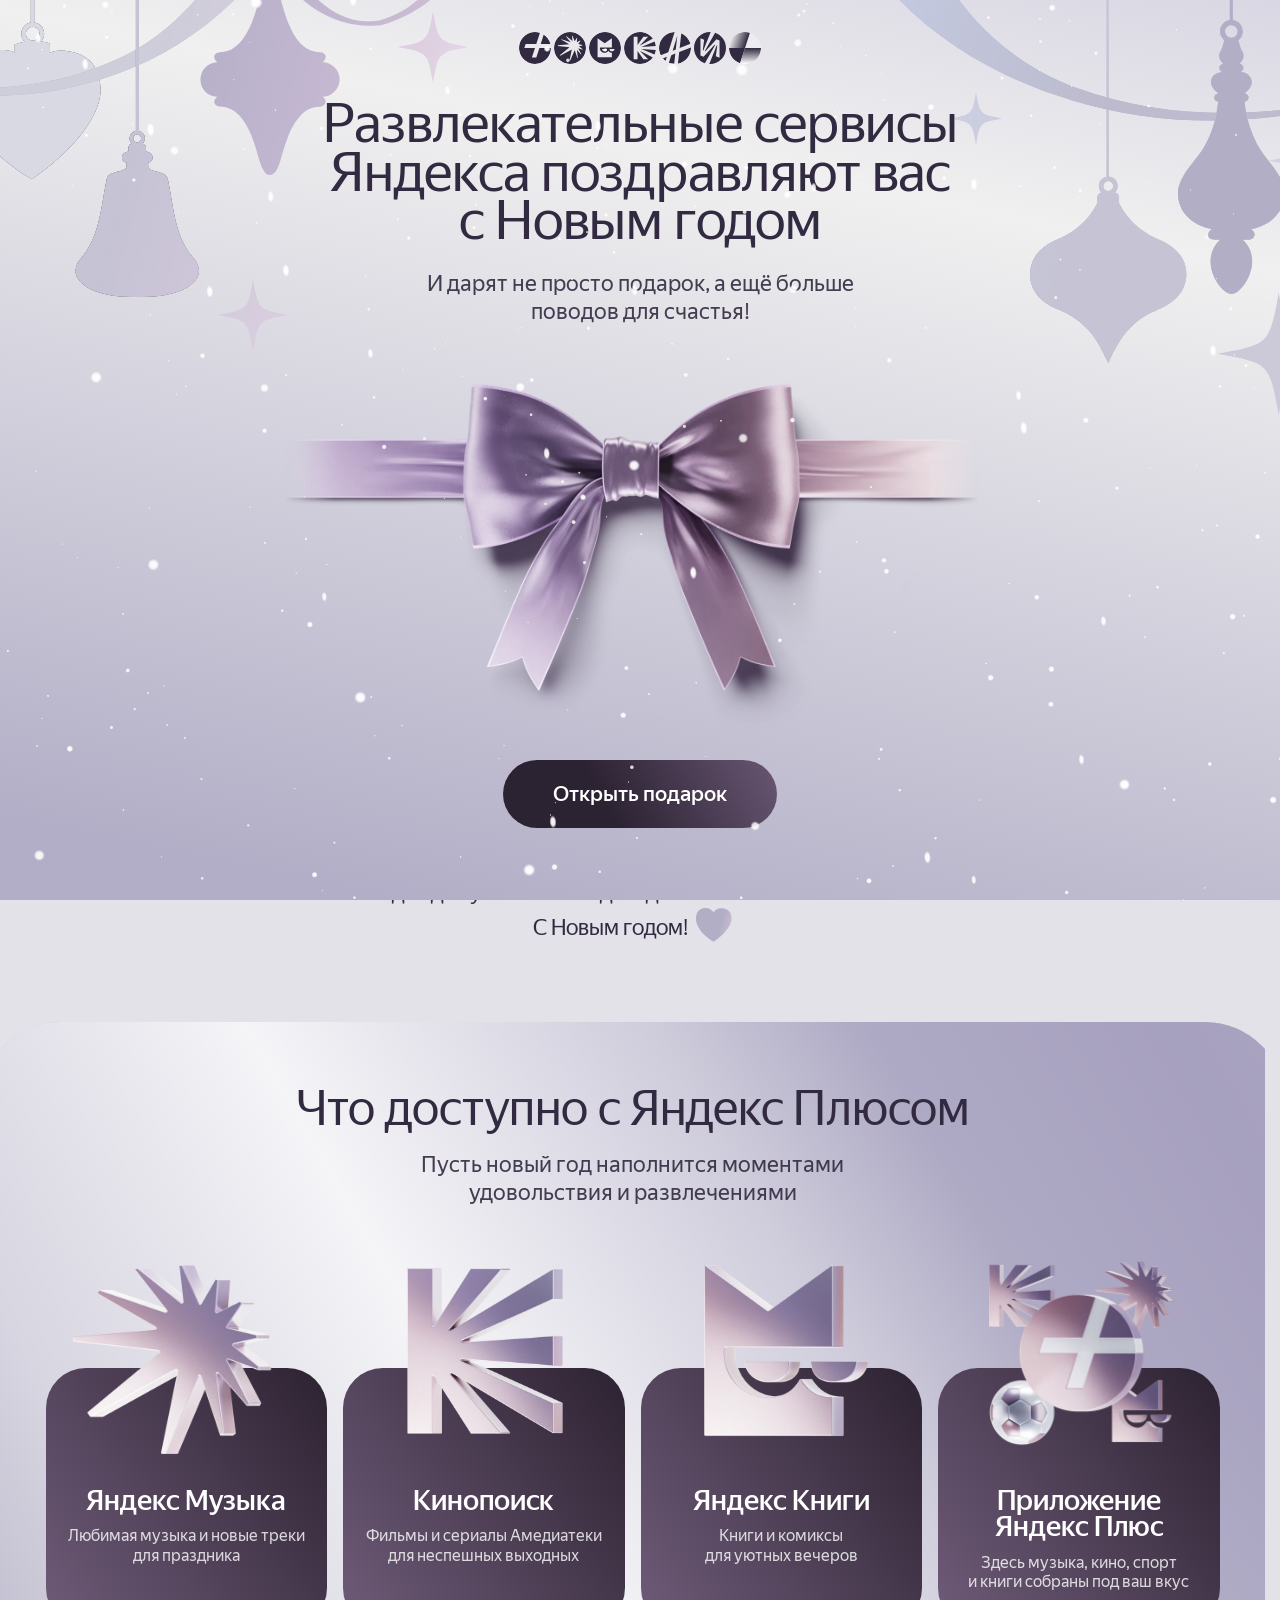
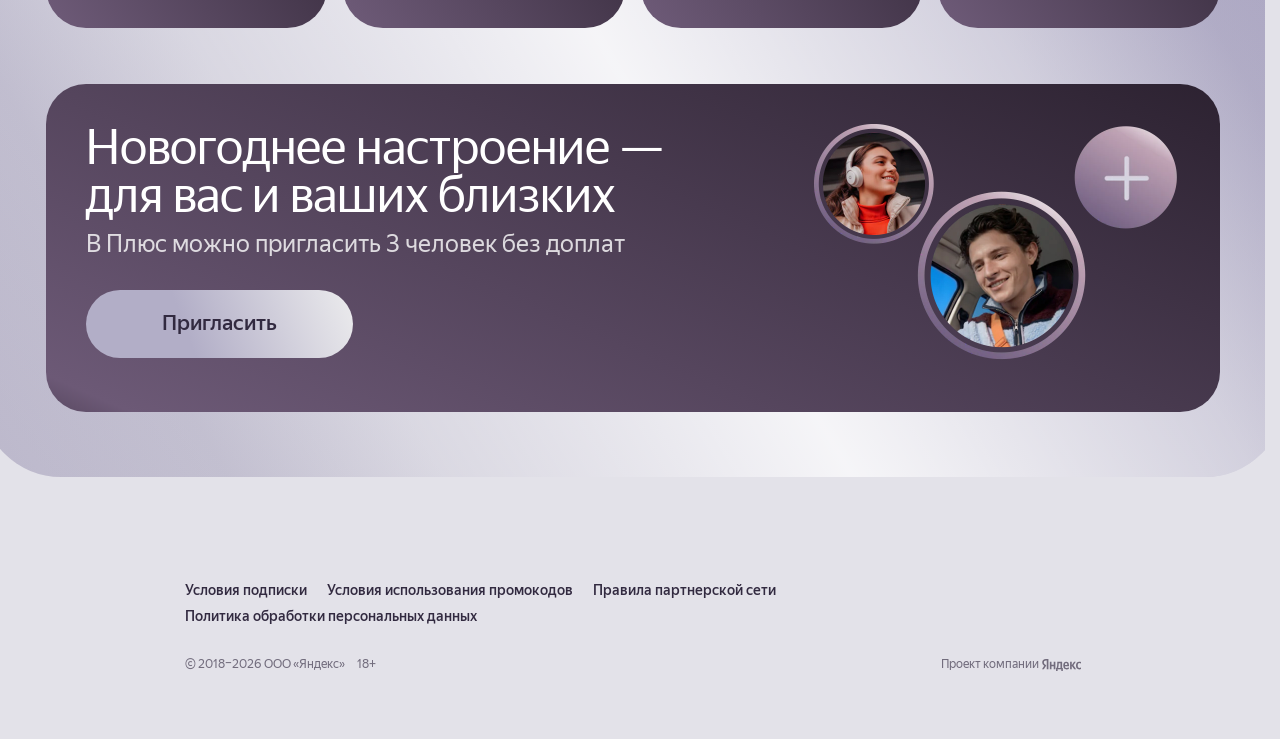
==== commit 7dafff06: "Card: variant 2Б (Figma 1309-29833) — signature on top with the new plus sign, logos at the bottom e" ====
--- a/index.html
+++ b/index.html
@@ -10,7 +10,7 @@
   <link rel="preload" href="fonts/YS%20Display-Regular.woff2" as="font" type="font/woff2" crossorigin>
   <link rel="preload" href="fonts/YS%20Text-Regular.woff2" as="font" type="font/woff2" crossorigin>
   <link rel="preload" href="fonts/YS%20Text-Medium.woff2" as="font" type="font/woff2" crossorigin>
-  <link rel="stylesheet" href="styles.css?v=240">
+  <link rel="stylesheet" href="styles.css?v=241">
 </head>
 <body class="is-locked">
 
@@ -69,7 +69,7 @@
         <div class="card3d" id="card3d" aria-label="Подарочная карта Яндекс Плюс на 12 месяцев" role="img"></div>
         <div class="gift-card" id="gift-card">
           <div class="gift-card__pattern"></div>
-          <img class="gift-card__art" src="assets/card3d/card.svg?v=18" alt="">
+          <img class="gift-card__art" src="assets/card3d/card.svg?v=19" alt="">
           <div class="gift-card__glare"></div>
         </div>
       </div>
@@ -159,6 +159,6 @@
 
   <script src="script.js?v=213"></script>
   <script src="src/snow.js?v=6" defer></script>
-  <script type="module" src="src/card3d.min.js?v=33" fetchpriority="low"></script>
+  <script type="module" src="src/card3d.min.js?v=34" fetchpriority="low"></script>
 </body>
 </html>
--- a/styles.css
+++ b/styles.css
@@ -313,7 +313,7 @@
   will-change: transform;
 }
 .gift-card.is-tracking { transition: transform .08s linear; }
-.gift-card__pattern { position: absolute; inset: 0; background: url("assets/card3d/pattern.svg?v=17") 0 0 / 100% 100% no-repeat; opacity: .35; }
+.gift-card__pattern { position: absolute; inset: 0; background: url("assets/card3d/pattern.svg?v=19") 0 0 / 100% 100% no-repeat; opacity: .35; }
 /* Графика карточки («12 месяцев» и ряд сервисов) — тот же card.svg, что у 3D: белое красим в цвет надписей */
 .gift-card__art { position: absolute; inset: 0; width: 100%; height: 100%; filter: brightness(0) invert(9%) sepia(20%) saturate(2000%) hue-rotate(240deg); mix-blend-mode: multiply; }
 .gift-card__glare {
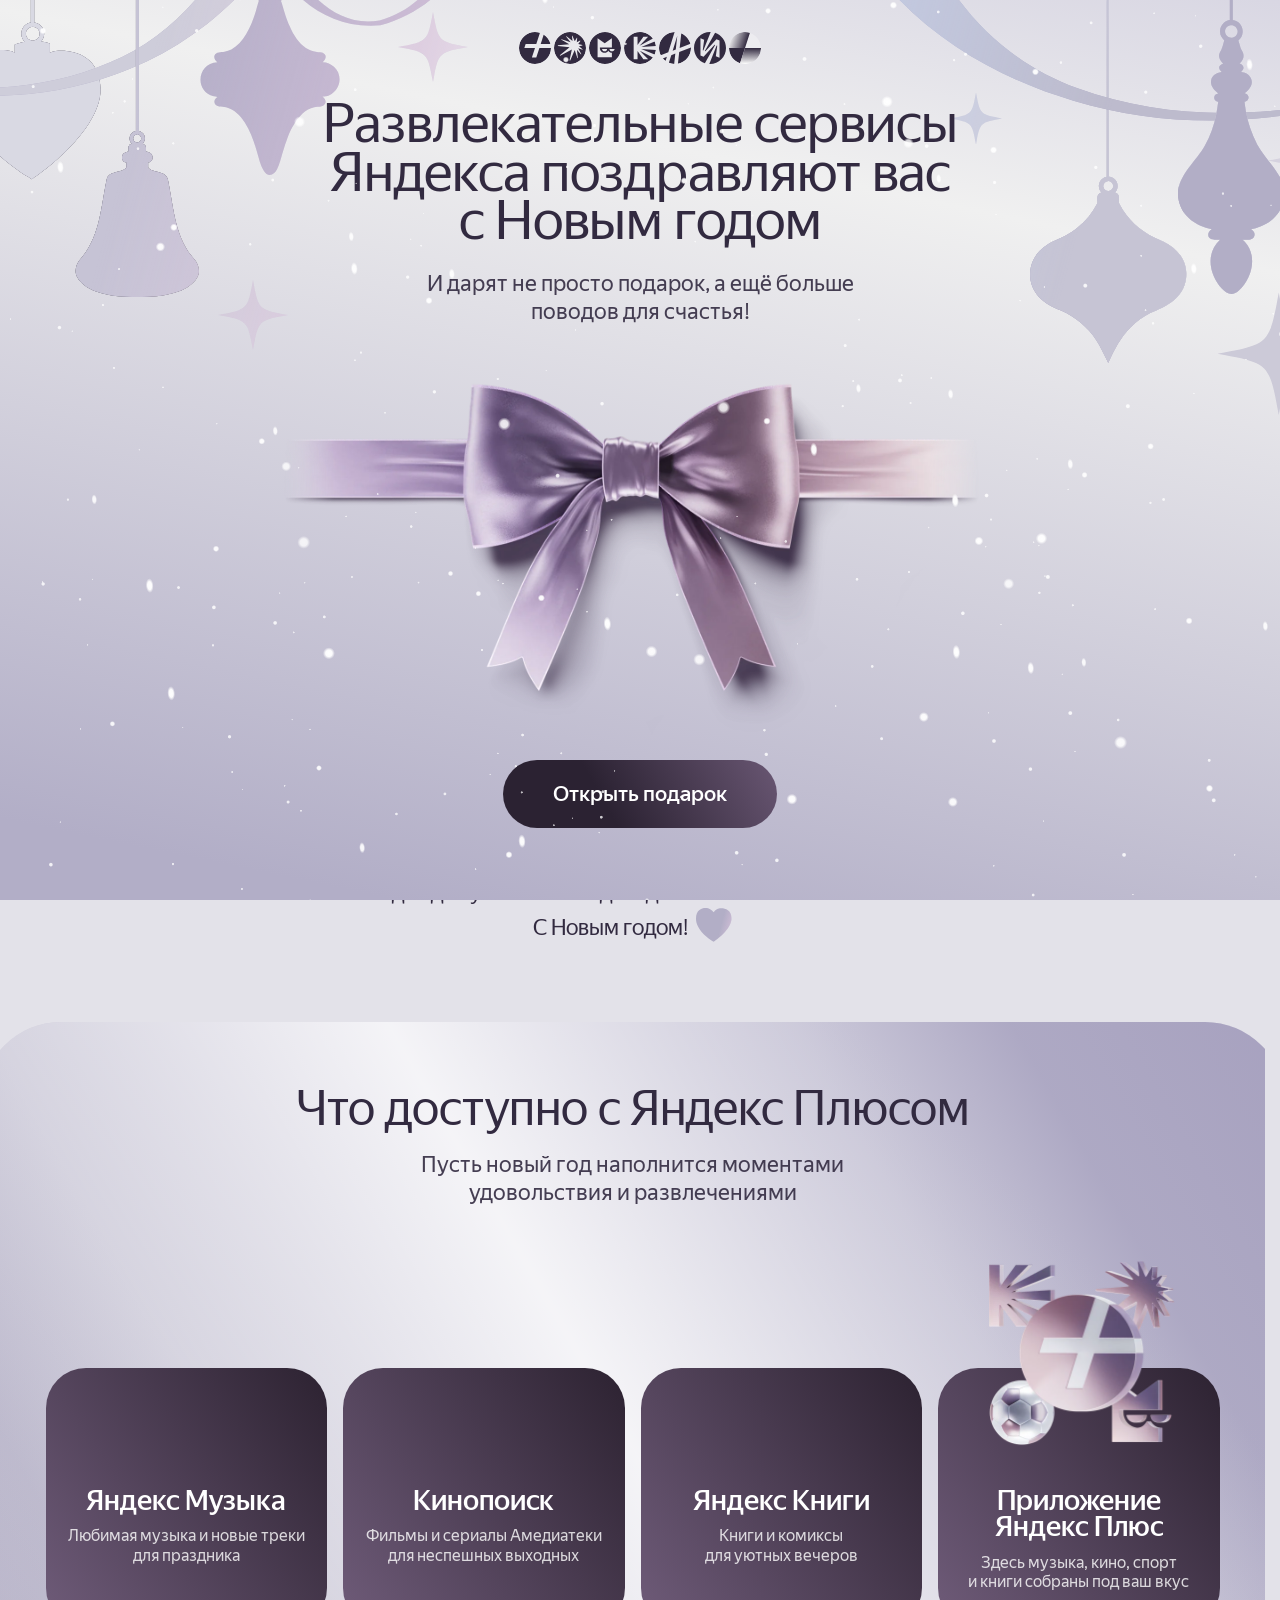
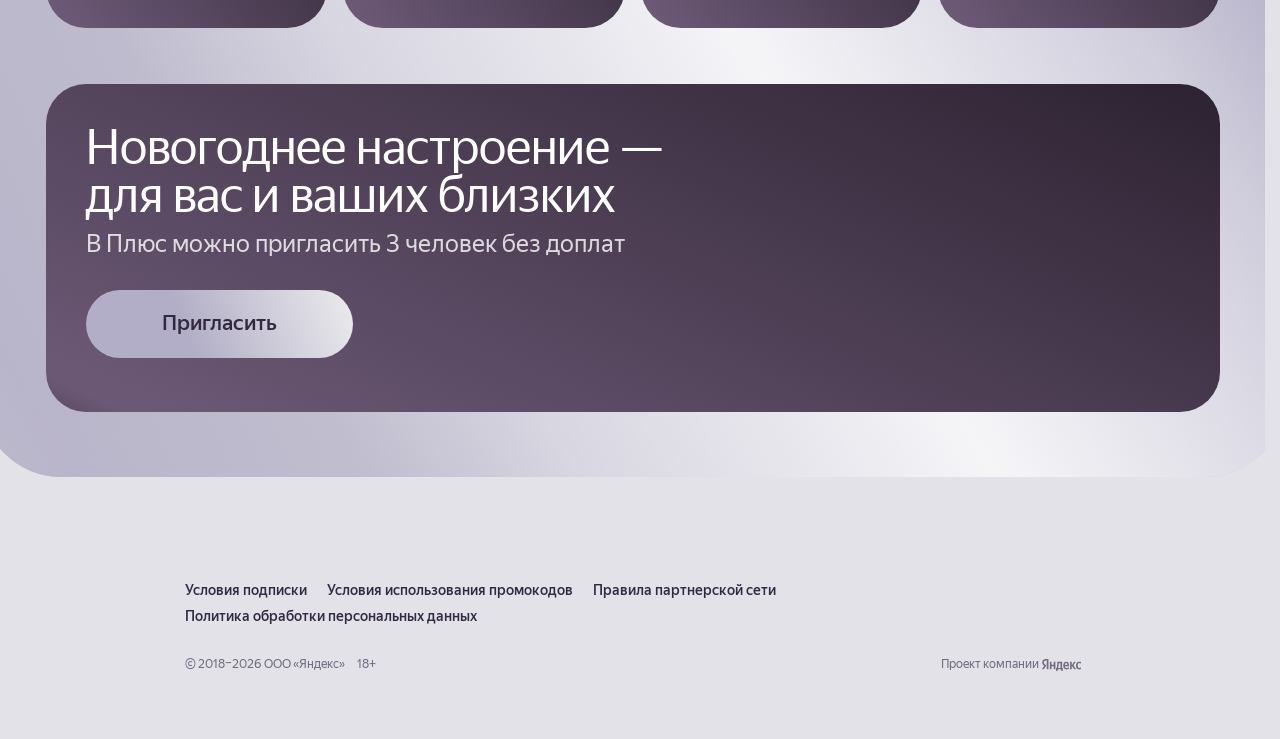
==== commit f0675622: "Card: new plus-dot pattern from Figma 1314-30194 (two symmetric fields) Co-Authored-By: Claude Opus " ====
--- a/index.html
+++ b/index.html
@@ -10,7 +10,7 @@
   <link rel="preload" href="fonts/YS%20Display-Regular.woff2" as="font" type="font/woff2" crossorigin>
   <link rel="preload" href="fonts/YS%20Text-Regular.woff2" as="font" type="font/woff2" crossorigin>
   <link rel="preload" href="fonts/YS%20Text-Medium.woff2" as="font" type="font/woff2" crossorigin>
-  <link rel="stylesheet" href="styles.css?v=241">
+  <link rel="stylesheet" href="styles.css?v=242">
 </head>
 <body class="is-locked">
 
@@ -159,6 +159,6 @@
 
   <script src="script.js?v=213"></script>
   <script src="src/snow.js?v=6" defer></script>
-  <script type="module" src="src/card3d.min.js?v=34" fetchpriority="low"></script>
+  <script type="module" src="src/card3d.min.js?v=35" fetchpriority="low"></script>
 </body>
 </html>
--- a/styles.css
+++ b/styles.css
@@ -313,7 +313,7 @@
   will-change: transform;
 }
 .gift-card.is-tracking { transition: transform .08s linear; }
-.gift-card__pattern { position: absolute; inset: 0; background: url("assets/card3d/pattern.svg?v=19") 0 0 / 100% 100% no-repeat; opacity: .35; }
+.gift-card__pattern { position: absolute; inset: 0; background: url("assets/card3d/pattern.svg?v=20") 0 0 / 100% 100% no-repeat; opacity: .35; }
 /* Графика карточки («12 месяцев» и ряд сервисов) — тот же card.svg, что у 3D: белое красим в цвет надписей */
 .gift-card__art { position: absolute; inset: 0; width: 100%; height: 100%; filter: brightness(0) invert(9%) sepia(20%) saturate(2000%) hue-rotate(240deg); mix-blend-mode: multiply; }
 .gift-card__glare {
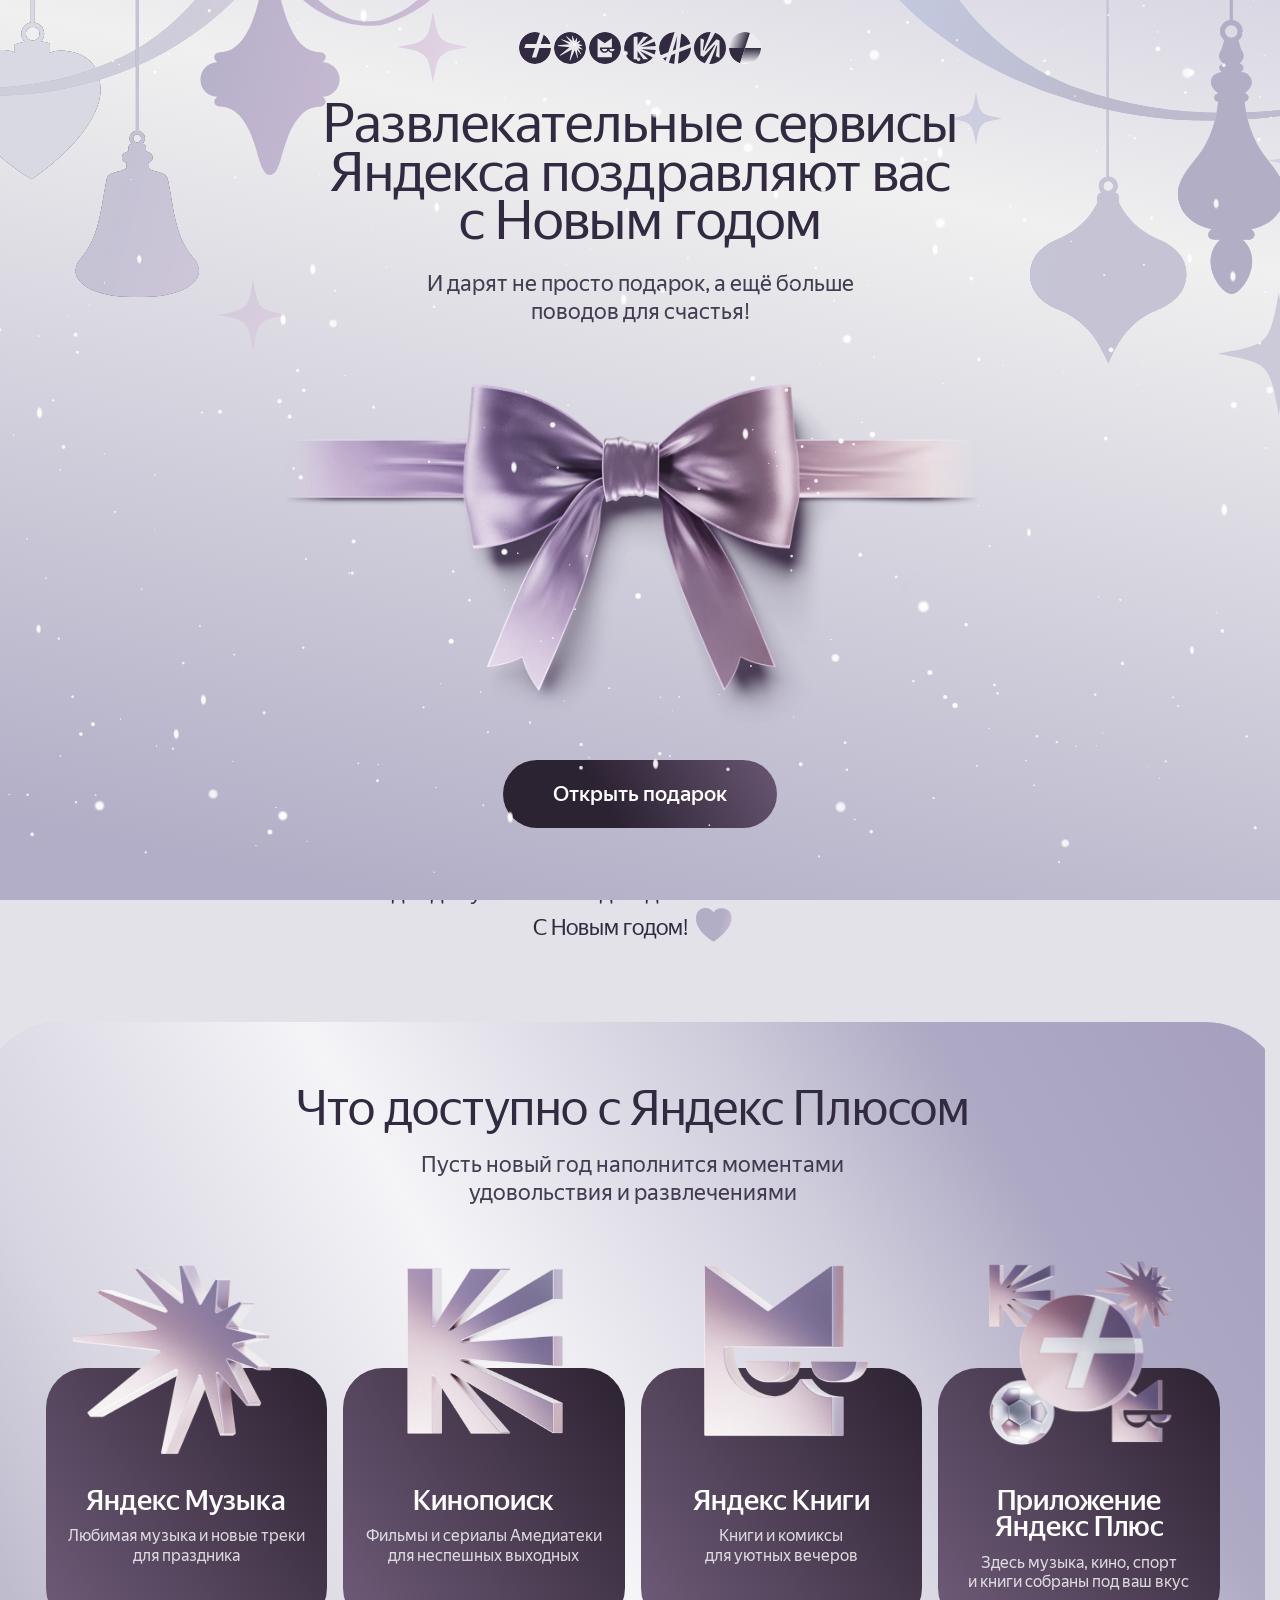
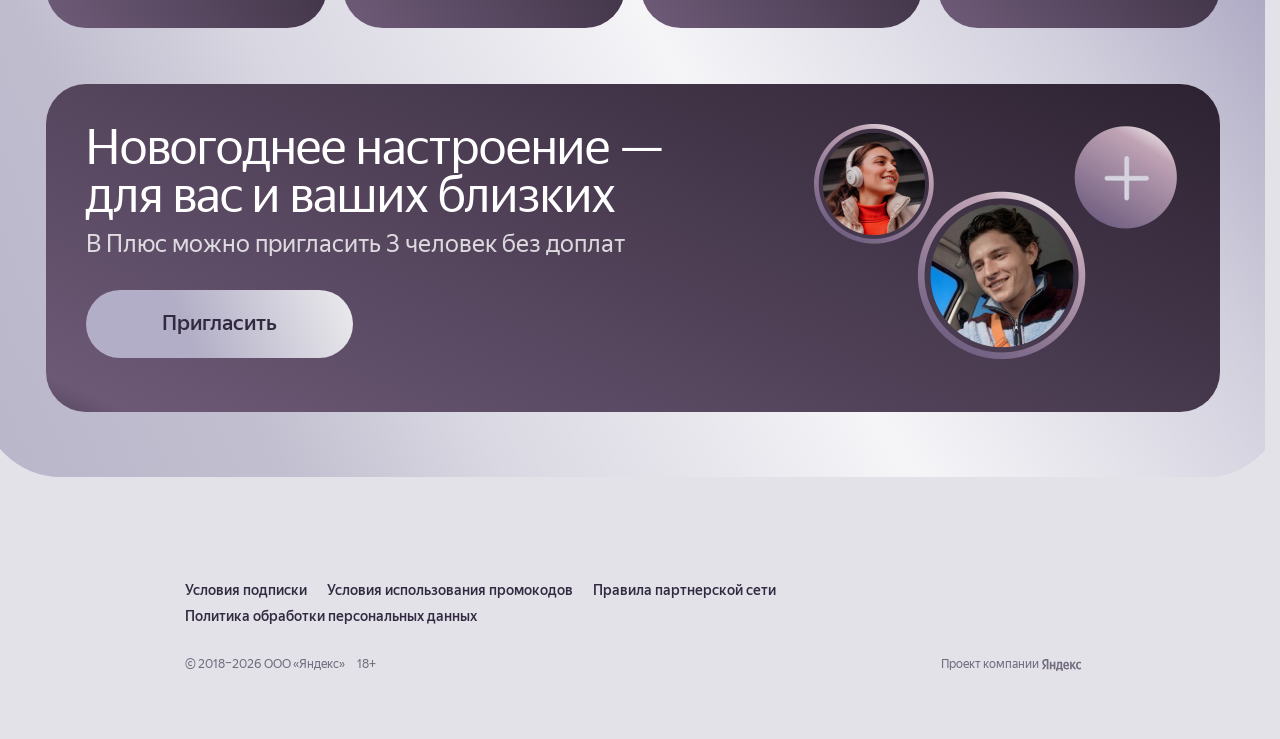
==== commit 7eace227: "Card: final design from Figma 1314-32181 — centered title, logos at the bottom, new plus-dot fields " ====
--- a/index.html
+++ b/index.html
@@ -10,7 +10,7 @@
   <link rel="preload" href="fonts/YS%20Display-Regular.woff2" as="font" type="font/woff2" crossorigin>
   <link rel="preload" href="fonts/YS%20Text-Regular.woff2" as="font" type="font/woff2" crossorigin>
   <link rel="preload" href="fonts/YS%20Text-Medium.woff2" as="font" type="font/woff2" crossorigin>
-  <link rel="stylesheet" href="styles.css?v=242">
+  <link rel="stylesheet" href="styles.css?v=243">
 </head>
 <body class="is-locked">
 
@@ -69,7 +69,7 @@
         <div class="card3d" id="card3d" aria-label="Подарочная карта Яндекс Плюс на 12 месяцев" role="img"></div>
         <div class="gift-card" id="gift-card">
           <div class="gift-card__pattern"></div>
-          <img class="gift-card__art" src="assets/card3d/card.svg?v=19" alt="">
+          <img class="gift-card__art" src="assets/card3d/card.svg?v=20" alt="">
           <div class="gift-card__glare"></div>
         </div>
       </div>
@@ -159,6 +159,6 @@
 
   <script src="script.js?v=213"></script>
   <script src="src/snow.js?v=6" defer></script>
-  <script type="module" src="src/card3d.min.js?v=35" fetchpriority="low"></script>
+  <script type="module" src="src/card3d.min.js?v=36" fetchpriority="low"></script>
 </body>
 </html>
--- a/styles.css
+++ b/styles.css
@@ -313,7 +313,7 @@
   will-change: transform;
 }
 .gift-card.is-tracking { transition: transform .08s linear; }
-.gift-card__pattern { position: absolute; inset: 0; background: url("assets/card3d/pattern.svg?v=20") 0 0 / 100% 100% no-repeat; opacity: .35; }
+.gift-card__pattern { position: absolute; inset: 0; background: url("assets/card3d/pattern.svg?v=21") 0 0 / 100% 100% no-repeat; opacity: .35; }
 /* Графика карточки («12 месяцев» и ряд сервисов) — тот же card.svg, что у 3D: белое красим в цвет надписей */
 .gift-card__art { position: absolute; inset: 0; width: 100%; height: 100%; filter: brightness(0) invert(9%) sepia(20%) saturate(2000%) hue-rotate(240deg); mix-blend-mode: multiply; }
 .gift-card__glare {
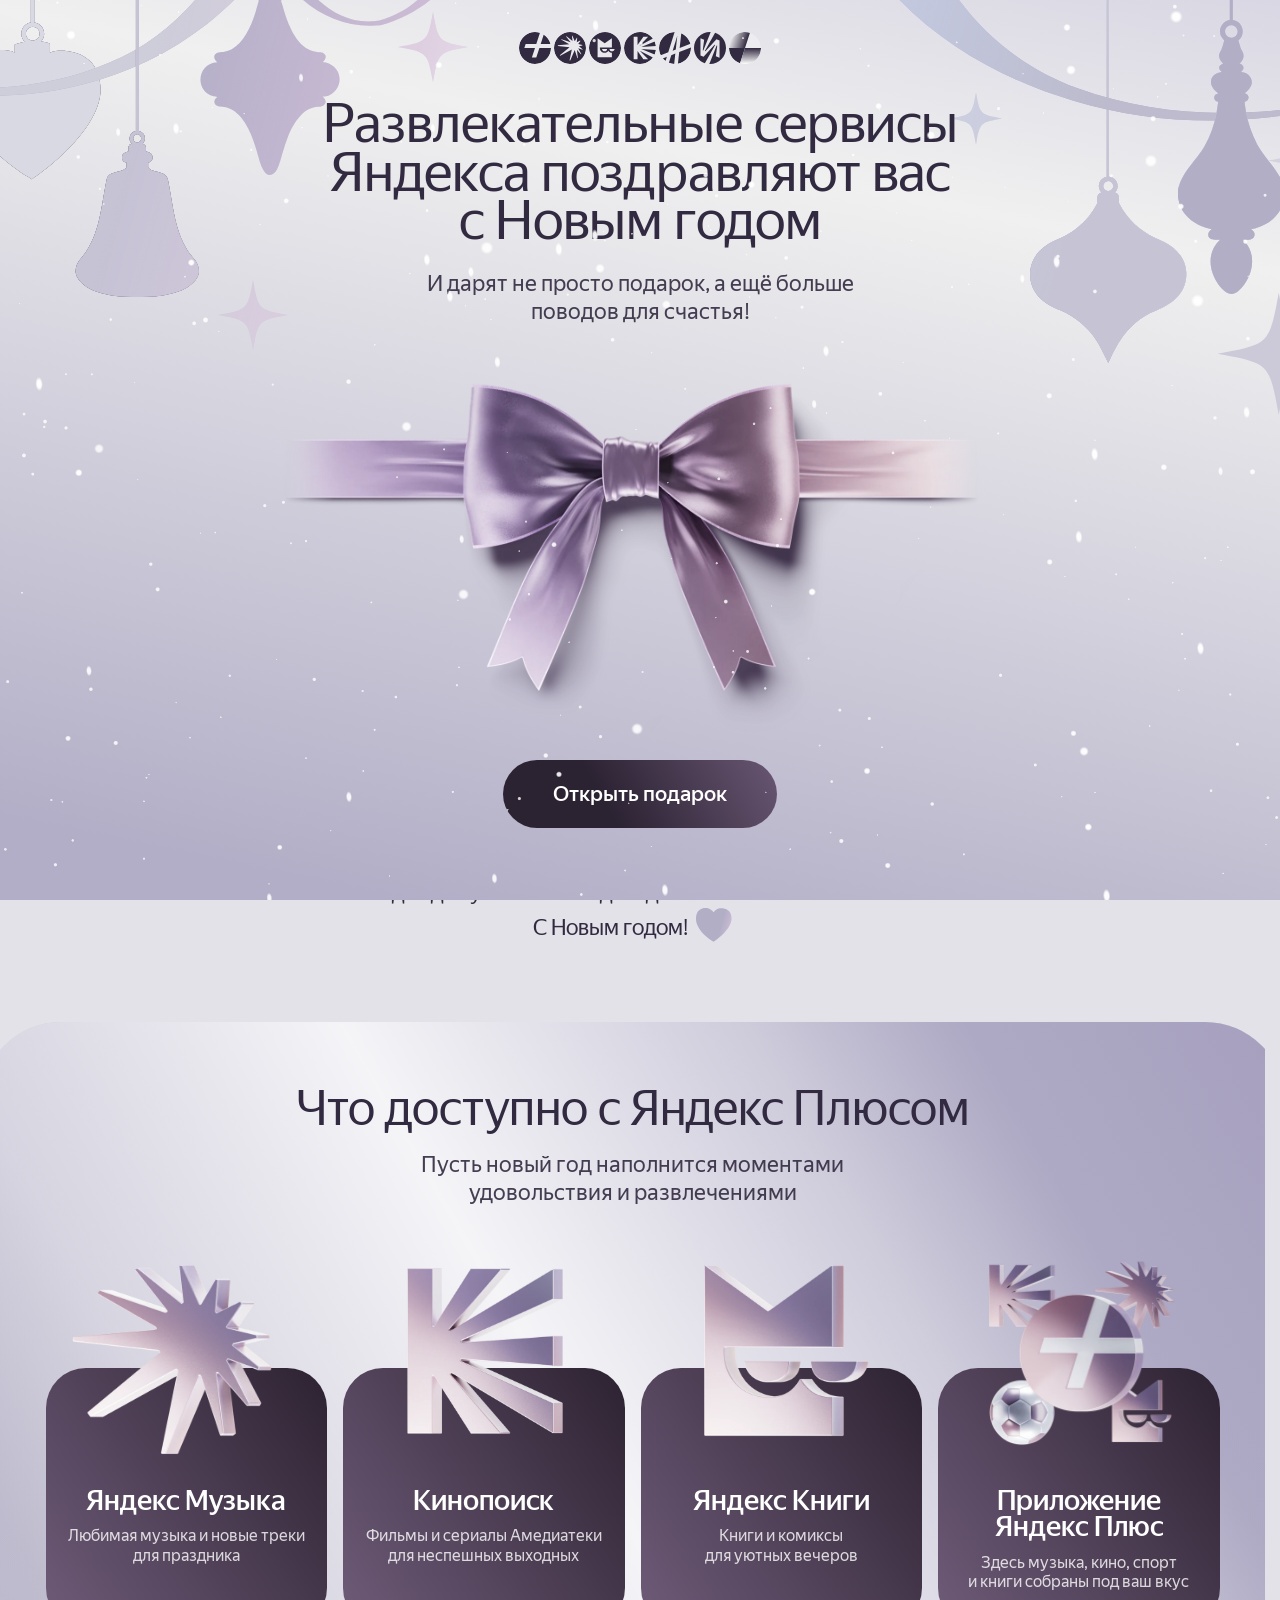
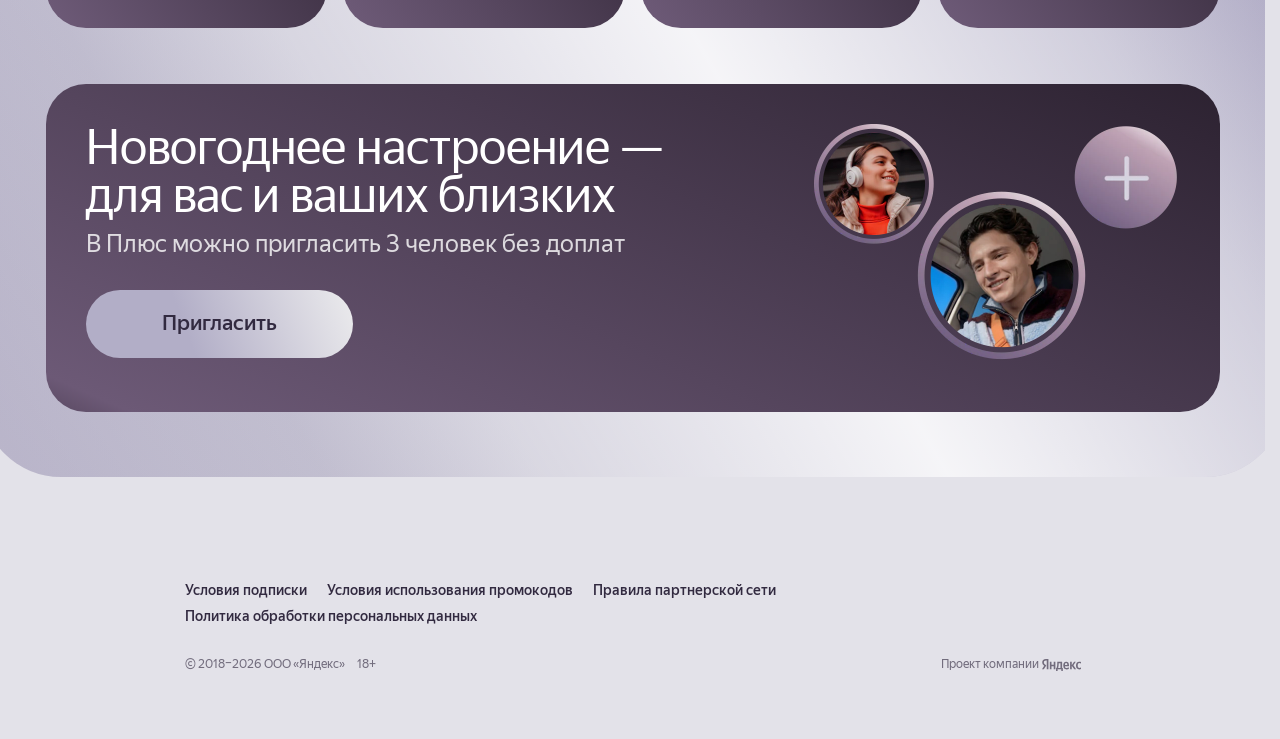
==== commit d2a1169b: "Card: title raised by 10px (Figma 1382-2732) Co-Authored-By: Claude Opus 5.5 <noreply@anthropic.com>" ====
--- a/index.html
+++ b/index.html
@@ -10,7 +10,7 @@
   <link rel="preload" href="fonts/YS%20Display-Regular.woff2" as="font" type="font/woff2" crossorigin>
   <link rel="preload" href="fonts/YS%20Text-Regular.woff2" as="font" type="font/woff2" crossorigin>
   <link rel="preload" href="fonts/YS%20Text-Medium.woff2" as="font" type="font/woff2" crossorigin>
-  <link rel="stylesheet" href="styles.css?v=243">
+  <link rel="stylesheet" href="styles.css?v=244">
 </head>
 <body class="is-locked">
 
@@ -69,7 +69,7 @@
         <div class="card3d" id="card3d" aria-label="Подарочная карта Яндекс Плюс на 12 месяцев" role="img"></div>
         <div class="gift-card" id="gift-card">
           <div class="gift-card__pattern"></div>
-          <img class="gift-card__art" src="assets/card3d/card.svg?v=20" alt="">
+          <img class="gift-card__art" src="assets/card3d/card.svg?v=21" alt="">
           <div class="gift-card__glare"></div>
         </div>
       </div>
@@ -159,6 +159,6 @@
 
   <script src="script.js?v=213"></script>
   <script src="src/snow.js?v=6" defer></script>
-  <script type="module" src="src/card3d.min.js?v=36" fetchpriority="low"></script>
+  <script type="module" src="src/card3d.min.js?v=37" fetchpriority="low"></script>
 </body>
 </html>
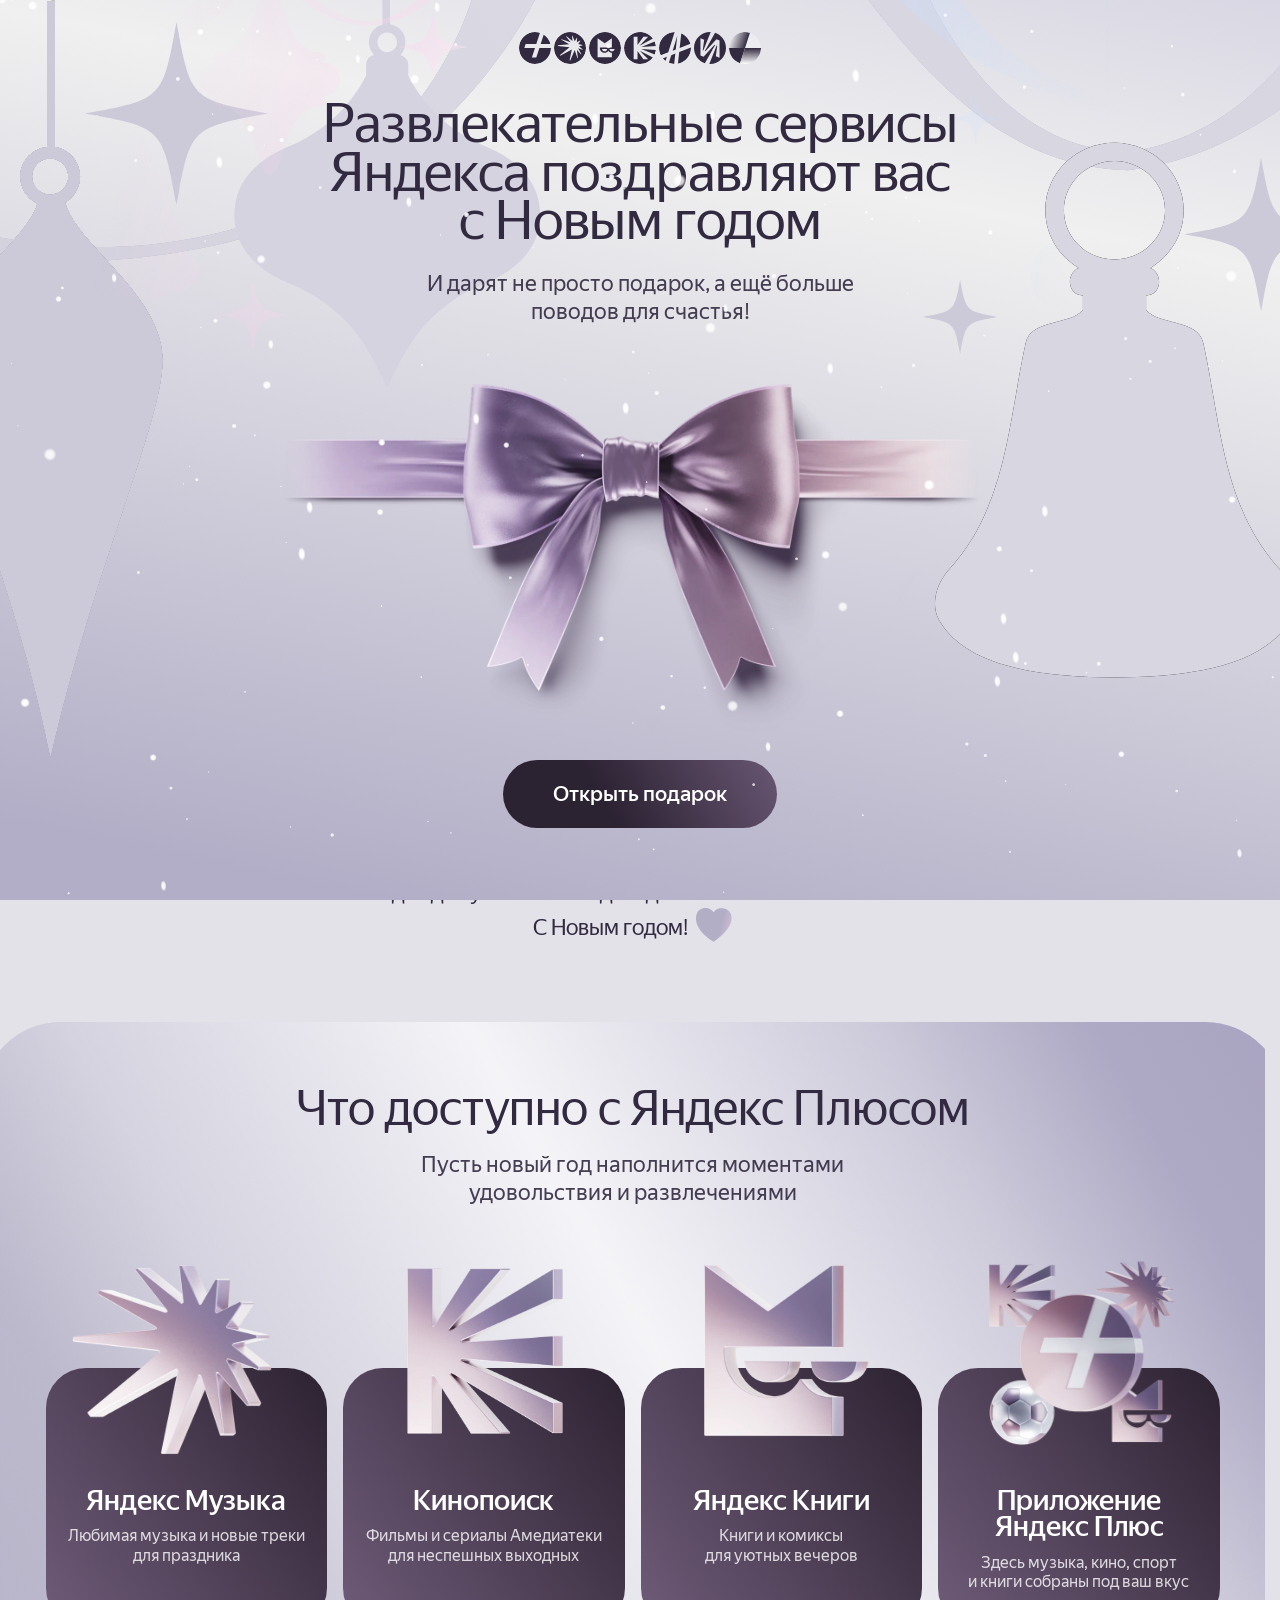
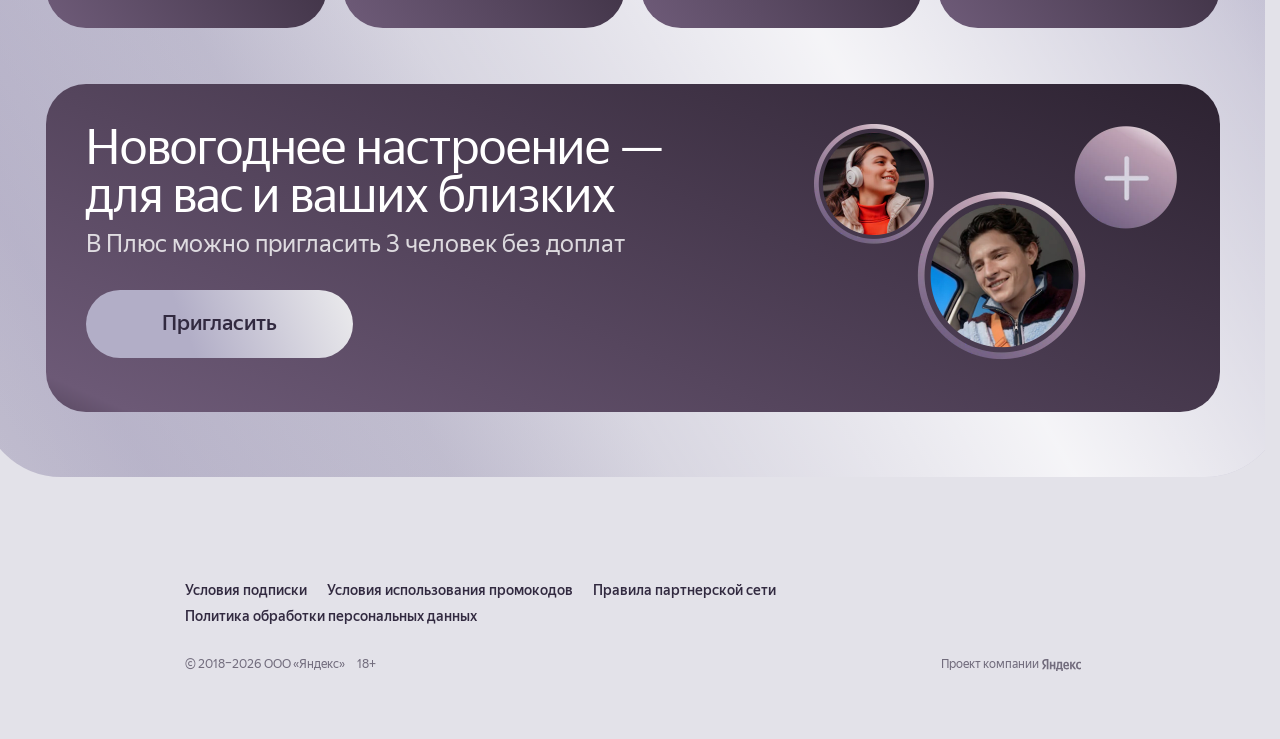
==== commit 123a2688: "Snow: keep it with reduced motion (common on phones) — slower, sparser, no streaks Co-Authored-By: C" ====
--- a/index.html
+++ b/index.html
@@ -158,7 +158,7 @@
   <div class="toast" id="toast" role="status">Промокод скопирован</div>
 
   <script src="script.js?v=213"></script>
-  <script src="src/snow.js?v=6" defer></script>
+  <script src="src/snow.js?v=7" defer></script>
   <script type="module" src="src/card3d.min.js?v=37" fetchpriority="low"></script>
 </body>
 </html>
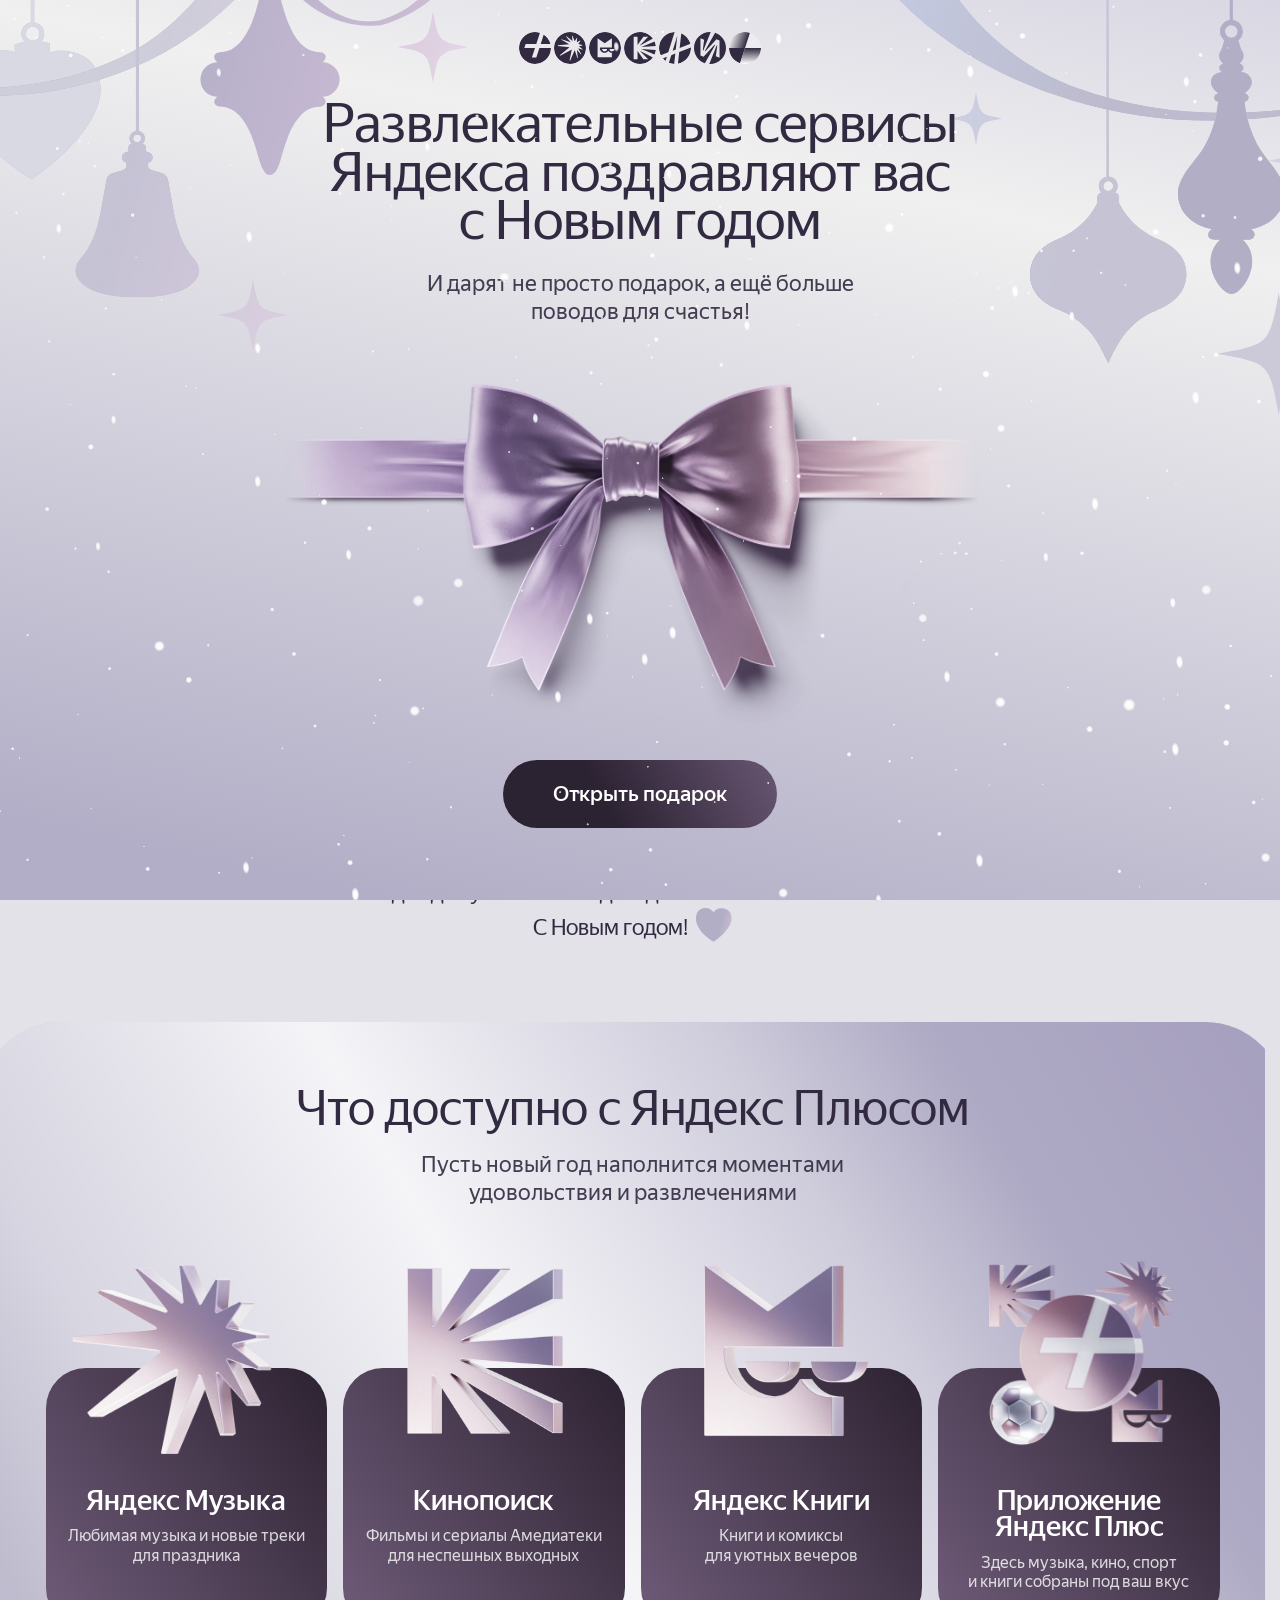
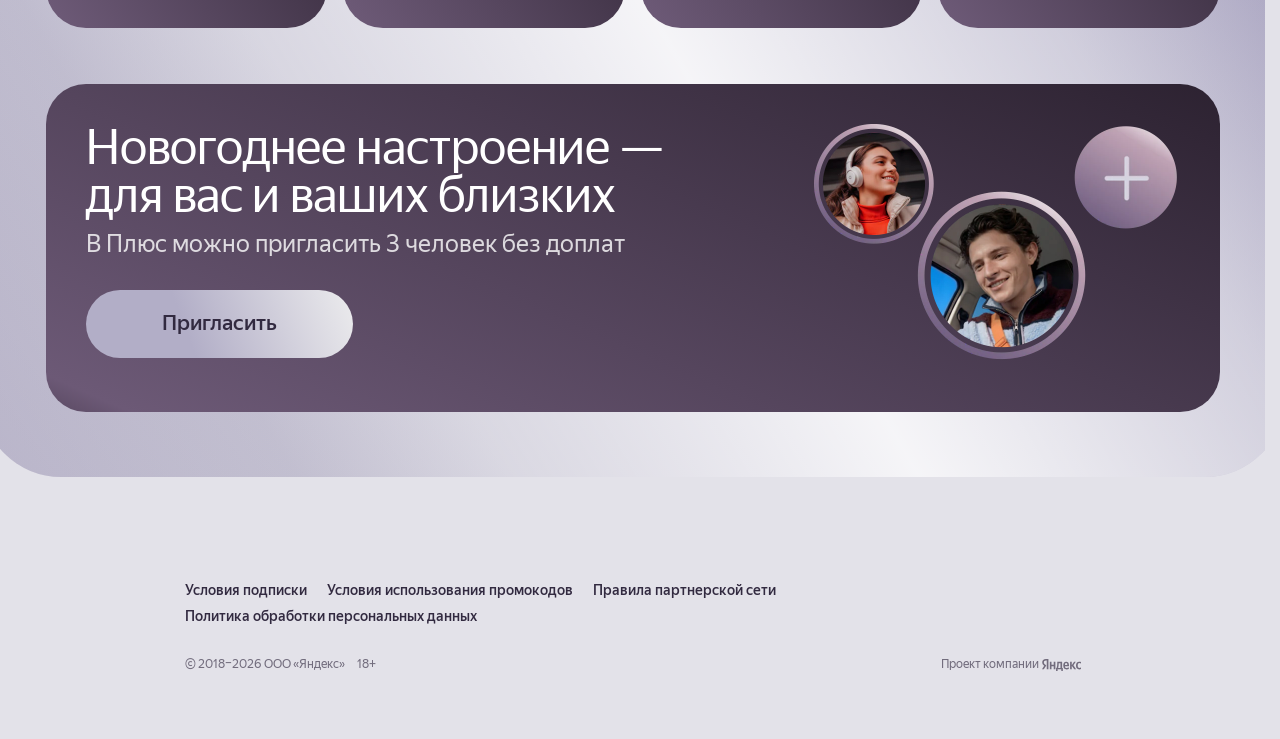
==== commit ab6a9436: "Garlands: drop black underlay paths that showed as a dark outline around the bells Co-Authored-By: C" ====
--- a/index.html
+++ b/index.html
@@ -10,7 +10,7 @@
   <link rel="preload" href="fonts/YS%20Display-Regular.woff2" as="font" type="font/woff2" crossorigin>
   <link rel="preload" href="fonts/YS%20Text-Regular.woff2" as="font" type="font/woff2" crossorigin>
   <link rel="preload" href="fonts/YS%20Text-Medium.woff2" as="font" type="font/woff2" crossorigin>
-  <link rel="stylesheet" href="styles.css?v=244">
+  <link rel="stylesheet" href="styles.css?v=245">
 </head>
 <body class="is-locked">
 
@@ -22,7 +22,7 @@
   <!-- ===== Стартовый экран с бантом ===== -->
   <section class="intro" id="intro" aria-label="Подарок">
     <!-- Гирлянды с игрушками и звёздочки сверху (макет 993-16831, на телефоне — 993-20188) — та же картинка и высота, что на экране с карточкой -->
-    <picture class="bells-pic"><source media="(max-width: 600px)" srcset="assets/bells/garland-mobile.svg?v=1"><img class="bells bells--intro" src="assets/bells/garland.svg?v=2" alt="" aria-hidden="true"></picture>
+    <picture class="bells-pic"><source media="(max-width: 600px)" srcset="assets/bells/garland-mobile.svg?v=2"><img class="bells bells--intro" src="assets/bells/garland.svg?v=3" alt="" aria-hidden="true"></picture>
     <span class="bells bells--intro bells-shine" aria-hidden="true"></span>
     <div class="intro__stage">
       <img class="intro__logo" src="assets/light/services-icons.svg?v=1" alt="Сервисы Яндекса">
@@ -56,7 +56,7 @@
   <!-- ===== Основная страница ===== -->
   <main class="page" id="page">
     <!-- Гирлянды с игрушками над первым экраном страницы (макет 993-16831) -->
-    <picture class="bells-pic"><source media="(max-width: 600px)" srcset="assets/bells/garland-mobile.svg?v=1"><img class="bells bells--page" src="assets/bells/garland.svg?v=2" alt="" aria-hidden="true"></picture>
+    <picture class="bells-pic"><source media="(max-width: 600px)" srcset="assets/bells/garland-mobile.svg?v=2"><img class="bells bells--page" src="assets/bells/garland.svg?v=3" alt="" aria-hidden="true"></picture>
     <span class="bells bells--page bells-shine" aria-hidden="true"></span>
     <section class="hero gift">
       <header class="logo"><img src="assets/light/services-icons.svg?v=1" alt="Сервисы Яндекса" width="242" height="32"></header>
--- a/styles.css
+++ b/styles.css
@@ -169,8 +169,8 @@
 .bells-shine {
   aspect-ratio: 1440 / 430;
   overflow: hidden;
-  -webkit-mask: url("assets/bells/garland.svg?v=2") 0 0 / 100% 100% no-repeat;
-  mask: url("assets/bells/garland.svg?v=2") 0 0 / 100% 100% no-repeat;
+  -webkit-mask: url("assets/bells/garland.svg?v=3") 0 0 / 100% 100% no-repeat;
+  mask: url("assets/bells/garland.svg?v=3") 0 0 / 100% 100% no-repeat;
 }
 .bells-shine::before {
   content: "";
@@ -589,8 +589,8 @@
   .bells { width: 100%; } /* мобильная гирлянда нарисована под ширину экрана телефона */
   .bells-shine {
     aspect-ratio: 393 / 207;
-    -webkit-mask-image: url("assets/bells/garland-mobile.svg?v=1");
-    mask-image: url("assets/bells/garland-mobile.svg?v=1");
+    -webkit-mask-image: url("assets/bells/garland-mobile.svg?v=2");
+    mask-image: url("assets/bells/garland-mobile.svg?v=2");
   }
 }
 @media (prefers-reduced-motion: reduce) {
